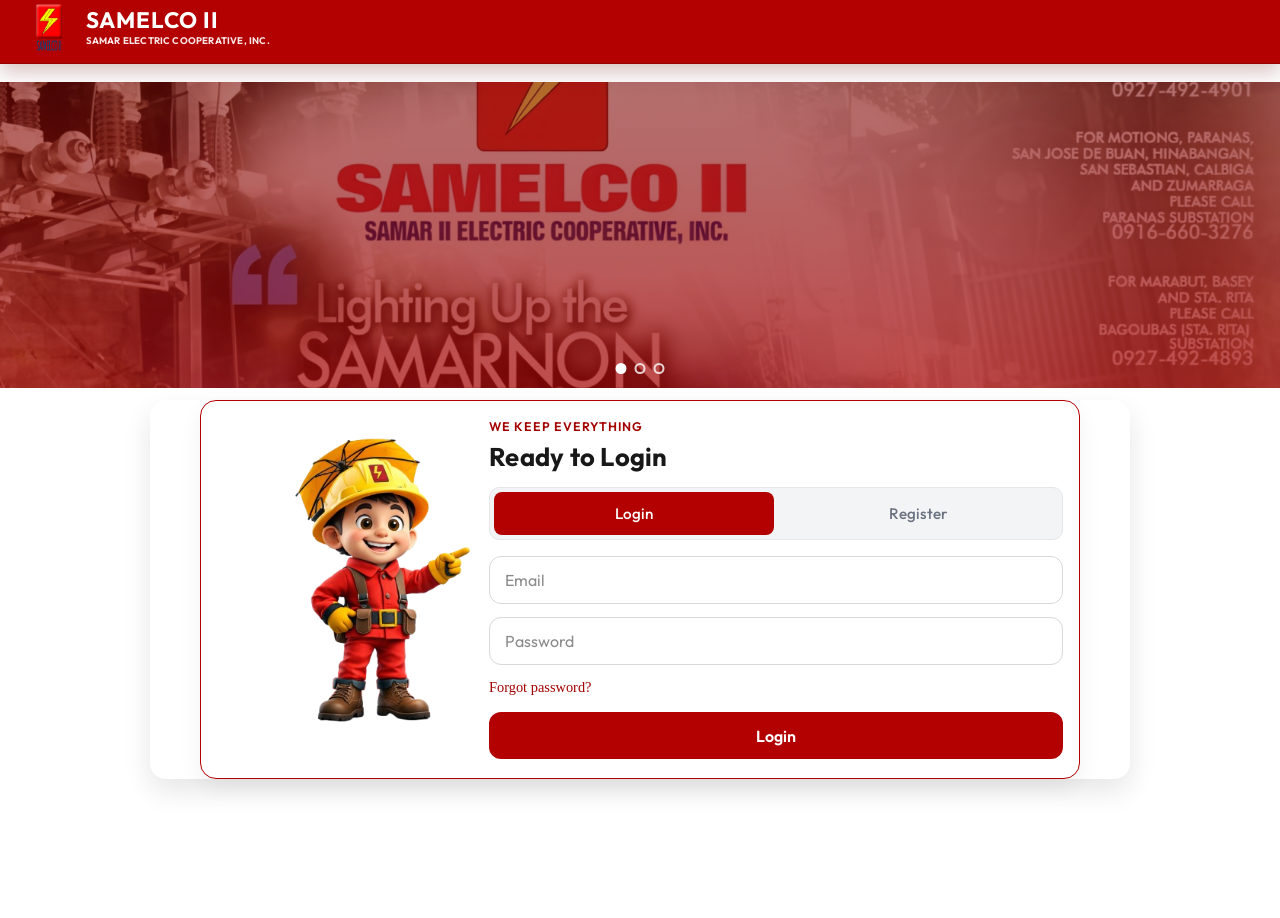
==== html/about.html @ 8a4b9d17 "Initial" ====
<!DOCTYPE html>
<html lang="en">
<head>
  <meta charset="UTF-8">
  <meta name="viewport" content="width=device-width, initial-scale=1.0">
  <title>About â€” SAMELCO II</title>
  <link rel="preconnect" href="https://fonts.googleapis.com">
  <link rel="preconnect" href="https://fonts.gstatic.com" crossorigin>
  <link href="https://fonts.googleapis.com/css2?family=Lora:ital,wght@0,500;0,600;1,500&family=Outfit:wght@300;400;500;600;700&family=Playfair+Display:ital,wght@0,600;1,500&display=swap" rel="stylesheet">
  <link rel="stylesheet" href="../css/styles.css">
</head>
<body class="page-about">
  <div class="bg-image" aria-hidden="true"></div>
  <div class="noise"></div>
  <div class="orb orb-1"></div>

  <nav class="nav">
    <div class="nav-inner">
      <a href="index.html" class="nav-logo">
        <span class="nav-logo-icon" aria-hidden="true">
          <img src="../assets/images/logo.png" alt="SAMELCO II logo" class="nav-logo-img">
        </span>
        <span class="nav-logo-text">
          <span class="nav-logo-title">SAMELCO II</span>
          <span class="nav-logo-sub">SAMAR ELECTRIC COOPERATIVE, INC.</span>
        </span>
      </a>
      <div class="nav-right">
        <div class="nav-dots-wrap">
          <button type="button" class="nav-dots-trigger" aria-label="Menu" aria-expanded="false" aria-haspopup="true" id="nav-dots-btn">
            <span class="nav-dots-icon">&#9776;</span>
          </button>
          <div class="nav-dots-dropdown" id="nav-dots-dropdown">
            <button type="button" class="nav-dots-item" data-action="home">Home</button>
            <button type="button" class="nav-dots-item" data-action="records">Records</button>
            <button type="button" class="nav-dots-item" data-action="analytics">Analytics</button>
            <button type="button" class="nav-dots-item" data-action="about">About</button>
            <button type="button" class="nav-dots-item" data-action="contact">Contact</button>
          </div>
        </div>
        <span class="nav-user-welcome">Welcome, <span id="user-name">User</span></span>
        <button type="button" class="nav-btn nav-btn-cta" id="logout-btn">Logout</button>
      </div>
    </div>
  </nav>

  <section class="about-section">
    <div class="about-container">
      <h1 class="dashboard-title">About SAMELCO II</h1>
      <p class="dashboard-subtitle">Powering communities across Samar with safe, reliable, and responsive service.</p>

      <div class="about-banner">
        <div class="about-banner-copy">
          <div class="about-banner-title">Committed to Service</div>
          <div class="about-banner-sub">Serving households and businesses through four branch offices and 26 municipalities.</div>
        </div>
        <div class="about-banner-actions">
          <a class="nav-btn nav-btn-cta" href="user-dashboard.html">Report Issue</a>
          <a class="nav-btn" href="contact.html">Contact Us</a>
        </div>
      </div>

      <div class="about-grid">
        <section class="about-card">
          <h3>Vision</h3>
          <p>A reliable, safe, and sustainable electric service that empowers every community in Samar.</p>
        </section>
        <section class="about-card">
          <h3>Mission</h3>
          <p>Deliver affordable, dependable, and responsive electric service by investing in people, systems, and partnerships that prioritize safety, customer care, and continuous improvement.</p>
        </section>
      </div>

      <div class="about-stats-row">
        <div class="about-stat-pill" id="municipalities-card">Municipalities <strong>26</strong></div>
        <div class="about-stat-pill">Branch Offices <strong>4</strong></div>
        <div class="about-stat-pill">Coverage <strong>Samar Province</strong></div>
      </div>

      <div class="system-flow">
        <h2>How Reporting Works</h2>
        <ol class="flow-list">
          <li><strong>Messenger Trigger:</strong> The user sends a message to the official Facebook page.</li>
          <li><strong>Auto Reply with Form Link:</strong> The system automatically replies with a link to the reporting form (<a href="user-dashboard.html">Open report form</a>).</li>
          <li><strong>Form Submission:</strong> The user fills in their name, contact details, issue description, and exact location.</li>
          <li><strong>GPS Capture:</strong> The system captures latitude and longitude for accurate location tracking.</li>
          <li><strong>Data Storage:</strong> The report is saved automatically to the Supabase database.</li>
          <li><strong>Dashboard Mapping:</strong> Submitted reports appear on the operations dashboard for faster field response.</li>
        </ol>
      </div>
      
      <!-- Municipalities Modal -->
      <div id="municipalities-modal" class="modal" style="display: none;">
        <div class="modal-content">
          <span class="close-modal" id="close-municipalities">&times;</span>
          <h2>26 Municipalities Served</h2>
          <ul class="info-list">
            <li>Paranas</li>
            <li>Catbalogan</li>
            <li>Villareal</li>
            <li>Basey</li>
            <li>Calbayog</li>
            <li>Gandara</li>
            <li>Matuguinao</li>
            <li>San Jorge</li>
            <li>San Jose de Buan</li>
            <li>Santa Margarita</li>
            <li>Tarangnan</li>
            <li>Almagro</li>
            <li>Santo NiÃ±o</li>
            <li>Tagapul-an</li>
            <li>Pagsanghan</li>
            <li>Motiong</li>
            <li>Jiabong</li>
            <li>Hinabangan</li>
            <li>Daram</li>
            <li>Zumarraga</li>
            <li>Santa Rita</li>
            <li>Calbiga</li>
            <li>Pinabacdao</li>
            <li>Talalora</li>
            <li>San Sebastian</li>
            <li>Marabut</li>
          </ul>
        </div>
      </div>
    </div>
  </section>

 

  <script src="../js/about.js"></script>
</body>
</html>
---- css/styles.css ----
/* ---- Variables ---- */
:root {
 
  --surface: rgba(255, 255, 255, 0.04);
  --surface-hover: rgba(255, 255, 255, 0.07);
  --border: rgba(255, 255, 255, 0.08);
  --text: #f5f0eb;
  --text-muted: #9b8f85;
  --accent: #ffd000;
  --accent-soft: rgba(224, 124, 74, 0.25);
  --accent-glow: rgba(224, 124, 74, 0.4);
  --success: #6ee7b7;
  --radius: 16px;
  --radius-sm: 10px;
  --font: 'Outfit', system-ui, sans-serif;
  --font-display: 'Playfair Display', Georgia, serif;
}

/* ---- Reset & Base ---- */
*, *::before, *::after {
  box-sizing: border-box;
  margin: 0;
  padding: 0;
}

html {
  font-size: 16px;
  scroll-behavior: smooth;
}

/* Single background image */
.bg-image {
  position: fixed;
  inset: 0;
  z-index: -2;
  background-image: url("../assets/images/bg1.jpg");
  background-size: cover;
  background-position: center;
  background-repeat: no-repeat;
}

.bg-overlay {
  position: fixed;
  inset: 0;
  z-index: -1;
  background: #1a1512;
  pointer-events: none;
}

/* ---- Background effects ---- */
.noise {
  position: fixed;
  inset: 0;
  background-image: url("../assets/images/bg.jpg");
  pointer-events: none;
  z-index: 1;
}

/* Background coasters */
.bg-coaster {
  position: fixed;
  border-radius: 50%;
  pointer-events: none;
  z-index: 0;
  background: linear-gradient(145deg, rgba(255, 255, 255, 0.06) 0%, rgba(255, 255, 255, 0.02) 100%);
  border: 3px solid rgba(255, 255, 255, 0.12);
  box-shadow: inset 0 2px 12px rgba(255, 255, 255, 0.06),
    0 20px 40px rgba(0, 0, 0, 0.2);
  animation: bg-coaster-float 15s ease-in-out infinite;
}

.bg-coaster-1 {
  width: 280px;
  height: 280px;
  top: 15%;
  right: 18%;
  animation-delay: 0s;
}

.bg-coaster-2 {
  width: 200px;
  height: 200px;
  bottom: 25%;
  left: 12%;
  animation-delay: -5s;
}

.bg-coaster-3 {
  width: 160px;
  height: 160px;
  top: 55%;
  right: 35%;
  animation-delay: -10s;
}

@keyframes bg-coaster-float {
  0%, 100% { transform: translate(0, 0) rotate(0deg); }
  33% { transform: translate(15px, -15px) rotate(2deg); }
  66% { transform: translate(-10px, 10px) rotate(-1deg); }
}

.orb {
  position: fixed;
  border-radius: 50%;
  filter: blur(80px);
  opacity: 0.5;
  pointer-events: none;
  z-index: 0;
  animation: float 12s ease-in-out infinite;
}

.orb-1 {
  width: 400px;
  height: 400px;
  background: radial-gradient(circle, var(--accent-soft) 0%, transparent 70%);
  top: -100px;
  left: -100px;
  animation-delay: 0s;
}

.orb-2 {
  width: 300px;
  height: 300px;
  background: radial-gradient(circle, rgba(110, 231, 183, 0.15) 0%, transparent 70%);
  bottom: 10%;
  right: 10%;
  animation-delay: -4s;
}

.orb-3 {
  width: 250px;
  height: 250px;
  background: radial-gradient(circle, rgba(167, 139, 250, 0.12) 0%, transparent 70%);
  top: 50%;
  left: 40%;
  animation-delay: -8s;
}

@keyframes float {
  0%, 100% { transform: translate(0, 0) scale(1); }
  33% { transform: translate(30px, -30px) scale(1.05); }
  66% { transform: translate(-20px, 20px) scale(0.95); }
}

/* ---- Carousel ---- */
.carousel-section {
  position: relative;
  z-index: 2;
  width: 100%;
  max-width: none;
  height: calc(100svh - 6.75rem);
  min-height: 460px;
  overflow: hidden;
  border-radius: var(--radius);
}

.carousel {
  position: absolute;
  inset: 0;
}

.carousel-track {
  display: flex;
  width: 300%;
  height: 100%;
  transition: transform 0.5s ease-in-out;
}

.carousel-slide {
  flex: 0 0 33.333%;
  width: 33.333%;
  height: 100%;
  background-size: cover;
  background-position: center;
  background-repeat: no-repeat;
}

.carousel-slide-1 { background-image: url("../assets/images/bg1.jpg"); }
.carousel-slide-2 { background-image: url("../assets/images/bg2.jpg"); }
.carousel-slide-3 { background-image: url("../assets/images/bg3.jpg"); }

@keyframes carousel-slide {
  0%, 28% { transform: translateX(0); }
  33%, 61% { transform: translateX(-33.333%); }
  66%, 94% { transform: translateX(-66.666%); }
  100% { transform: translateX(0); }
}

.carousel-overlay {
  position: absolute;
  inset: 0;
  background: linear-gradient(to bottom, rgba(0,0,0,0.3) 0%, rgba(0,0,0,0.5) 100%);
  pointer-events: none;
}

.carousel-caption {
  position: absolute;
  bottom: 20%;
  left: 50%;
  transform: translateX(-50%);
  text-align: center;
  color: #fff;
  z-index: 1;
  pointer-events: auto;
}

.carousel-tag {
  display: inline-block;
  font-family: 'Playfair Display', Georgia, serif;
  font-size: 2.125rem;
  font-weight: 600;
  letter-spacing: 0.25em;
  text-transform: uppercase;
  color: var(--accent);
  margin: 0 0 0.5rem 0;
}

.carousel-cta {
  display: inline-block;
  padding: 0.75rem 1.75rem;
  font-family: var(--font);
  font-size: 1rem;
  font-weight: 600;
  color: #1a1512;
  background: var(--accent);
  border-radius: var(--radius-sm);
  text-decoration: none;
  transition: transform 0.2s, box-shadow 0.2s;
  box-shadow: 0 4px 20px rgba(255, 208, 0, 0.4);
}

.carousel-cta:hover {
  transform: translateY(-2px);
  box-shadow: 0 6px 24px rgba(255, 208, 0, 0.5);
}

.carousel-dots {
  position: absolute;
  bottom: 1.5rem;
  left: 50%;
  transform: translateX(-50%);
  display: flex;
  gap: 0.5rem;
  z-index: 1;
}

.carousel-dot {
  width: 10px;
  height: 10px;
  border-radius: 50%;
  border: 2px solid rgba(255,255,255,0.6);
  background: transparent;
  cursor: pointer;
  padding: 0;
  transition: background 0.2s, border-color 0.2s;
}

.carousel-dot:hover,
.carousel-dot.active {
  background: #fff;
  border-color: #fff;
}

@media (max-width: 900px) {
  .carousel-section {
    height: 70vh;
    min-height: 360px;
  }
}

.dashboard-hero {
  display: none;
}

.dashboard-container {
  max-width: 1000px;
  margin: 0 auto;
}

.dashboard-title {
  font-family: var(--font-display);
  font-size: clamp(1.5rem, 5vw, 2.5rem);
  font-weight: 400;
  color:black var(--text);
  margin-bottom: 0.75rem;
}

.dashboard-subtitle {
  font-size: 1.15rem;
  color: black var(--text-muted);
}

.nav-user-welcome {
  display: inline-flex;
  align-items: center;
  justify-content: center;
  height: 40px;
  padding: 0 10px;
  font-family: var(--font);
  font-size: 0.9rem;
  color: #374151;
  font-weight: 600;
  background: rgba(255,255,255,0.5);
  border: 1px solid rgba(0,0,0,0.05);
  border-radius: 10px;
}

.nav-user-welcome #user-name {
  font-weight: 700;
  color: #6b0f0f;
}

@media (max-width: 900px) {
  .nav-user-welcome {
    display: none;
  }
  .nav-inner {
    padding: 0.5rem 1rem;
  }
  .notif-dropdown {
    width: 92vw;
    right: 50%;
    transform: translateX(50%);
  }
}

/* ---- Map Section ---- */
.map-section {
  position: relative;
  z-index: 2;
  width: 100%;
  padding: 60px 0 0 0;
  background: #ffffff;
  backdrop-filter: none;
  min-height: 100vh;
}

.map-container {
  max-width: 100%;
  margin: 0;
  padding: 0;
}

.map-header {
  text-align: center;
  margin-bottom: 1rem;
  padding: 0 1rem;
}

.map-title {
  font-family: var(--font-display);
  font-size: clamp(2rem, 4vw, 2.80rem);
  font-weight: 100;
  color: #8f0000;
  margin-bottom: 0.5rem;
}

.map-subtitle {
  font-size: 1.05rem;
  color: #110f0f;
}

.page-dashboard .bg-image,
.page-dashboard .noise {
  display: none;
}

.map-wrapper {
  position: relative;
  border-radius: 0;
  overflow: hidden;
  box-shadow: none;
  flex: 1;
  min-width: 0;
  border: 2px solid rgba(139, 42, 42, 0.3);
  background: #fff;
}

.map-content-wrapper {
  display: flex;
  gap: 0;
  align-items: stretch;
  height: calc(100vh - 140px);
}

/* on about page remove sidebar spacing */
body.page-about .map-content-wrapper {
  justify-content: center;
}

/* remove nav bottom border/shadow on about page */
body.page-about .nav {
  border-bottom: none;
  box-shadow: none;
  background: #fff; /* keep solid white if desired */
}

.municipalities-panel {
  width: 32%;
  min-width: 260px;
  max-width: 380px;
  background: #fff;
  display: flex;
  flex-direction: column;
  height: 100%;
  border-left: 1px solid #ccc;
  padding: 1.25rem 1.5rem;
}

.municipalities-panel-title {
  font-family: var(--font);
  font-size: 1rem;
  font-weight: 700;
  color: #1a1a1a;
  text-transform: uppercase;
  letter-spacing: 0.02em;
  margin: 0 0 1rem 0;
  padding: 0;
}

.municipalities-panel-subtitle {
  font-size: 0.8rem;
  color: #555;
  margin: 0 0 0.75rem 0;
}

.municipalities-list {
  flex: 1;
  min-height: 0;
  overflow-y: auto;
  display: flex;
  flex-direction: column;
  gap: 0.25rem;
}

.sidebar-list {
  flex: 1;
  overflow-y: auto;
  display: flex;
  flex-direction: column;
  gap: 0.25rem;
}

.sidebar-municipality-item {
  padding: 0.5rem 0;
  background: transparent;
  border: none;
  border-radius: 0;
  cursor: pointer;
  transition: background 0.15s ease;
}

.sidebar-municipality-item:hover {
  background: rgba(0, 0, 0, 0.06);
}

.sidebar-municipality-item h4 {
  font-family: var(--font);
  font-size: 0.95rem;
  font-weight: 400;
  color: #1a1a1a;
  margin: 0;
}

.sidebar-municipality-item p {
  font-size: 0.8rem;
  color: #555;
  margin: 0.25rem 0 0 0;
}

.sidebar-barangays {
  margin-top: 0.35rem;
  margin-bottom: 0.5rem;
  padding-left: 0.75rem;
  border-left: 2px solid rgba(0, 0, 0, 0.15);
  display: flex;
  flex-direction: column;
  gap: 0.2rem;
}

.barangay-item-sidebar {
  padding: 0.35rem 0;
  background: transparent;
  border: none;
  border-radius: 0;
  font-size: 0.85rem;
  color: #333;
  display: flex;
  align-items: center;
  gap: 0.5rem;
}

.barangay-item-sidebar:hover {
  background: transparent;
  transform: none;
}

.barangay-item-sidebar.barangay-new {
  color: #dc2626;
  font-weight: 700;
  position: relative;
}

.barangay-item-sidebar.barangay-new::after {
  content: '';
  display: none;
}

.barangay-item-sidebar.barangay-pending {
  color: #9a3412;
  font-weight: 600;
}

.barangay-item-sidebar .restore-one-btn {
  margin-left: auto;
  font-size: 0.75rem;
  color: #065f46;
  text-decoration: none;
}

.issue-badge {
  display: inline-block;
  margin-left: 0.5rem;
  padding: 0.1rem 0.45rem;
  font-size: 0.7rem;
  font-weight: 700;
  border: 1px solid transparent;
  border-radius: 10px;
  vertical-align: middle;
}

.issue-badge.new {
  color: #dc2626;
  background: #fee2e2;
  border-color: #fecaca;
}

.issue-badge.pending {
  color: #f97316;
  background: #ffedd5;
  border-color: #fed7aa;
}

.issue-badge.restored {
  color: #065f46;
  background: #d1fae5;
  border-color: #a7f3d0;
}

.sidebar-municipality-item.has-issue h4 {
  font-weight: 600;
  color: #7f1d1d;
}

.municipalities-controls {
  display: flex;
  align-items: center;
  justify-content: space-between;
  gap: 0.5rem;
  margin: 0.25rem 0 0.5rem;
}

.issues-toggle {
  display: inline-flex;
  align-items: center;
  gap: 0.4rem;
  font-size: 0.8rem;
  color: #222;
}

.issues-summary {
  font-size: 0.8rem;
  color: #7f1d1d;
  font-weight: 600;
}

/* Map pins for status */
.marker-pin-new {
  background: linear-gradient(135deg, #dc2626 0%, #ef4444 100%);
}
.marker-pin-pending {
  background: linear-gradient(135deg, #f97316 0%, #fb923c 100%);
}
.marker-pin-restored {
  background: linear-gradient(135deg, #059669 0%, #34d399 100%);
}

@media (max-width: 1024px) {
  .map-content-wrapper {
    flex-direction: column;
  }

  .municipalities-panel {
    width: 100%;
    min-width: 0;
    max-width: none;
    max-height: 280px;
  }

  .municipalities-list {
    max-height: 200px;
  }
}

.map-canvas {
  width: 100%;
  height: 100%;
  background: #ffffff;
}

.map-overlay-ui {
  position: absolute;
  top: 1rem;
  right: 1rem;
  z-index: 1000;
}

/* ---- Branches page ---- */
.branches-section {
  position: relative;
  z-index: 2;
  width: 100%;
  padding: 60px 0;
  background: linear-gradient(135deg, rgba(255, 255, 255, 0.904) 0%, rgba(255, 250, 250, 0.829) 100%);
  backdrop-filter: blur(20px);
  min-height: 100vh;
}

.branches-container {
  max-width: 600px;
  margin: 0 auto;
  padding: 0 1rem;
  text-align: center;
}

.branch-list {
  display: flex;
  flex-wrap: wrap;
  gap: 1rem;
  justify-content: center;
  margin-top: 2rem;
}

.branch-option {
  padding: 0.75rem 1.25rem;
  background: var(--accent);
  color: #1a1512;
  border: none;
  border-radius: var(--radius-sm);
  cursor: pointer;
  font-weight: 600;
  transition: transform 0.2s;
}

.branch-option:hover {
  transform: scale(1.05);
}

/* ---- About page ---- */
.about-section {
  position: relative;
  z-index: 2;
  width: 100%;
  padding: 60px 0;
  background: linear-gradient(135deg, rgba(255, 255, 255, 0.94) 0%, rgba(255, 250, 250, 0.85) 100%);
  backdrop-filter: blur(20px);
}
.about-container {
  max-width: 800px;
  margin: 0 auto;
  padding: 0 1rem;
  text-align: center;
}

.about-banner {
  display: flex;
  justify-content: space-between;
  align-items: center;
  gap: 1rem;
  background: linear-gradient(180deg, #8f0000 0%, #6f0000 100%);
  color: #fff;
  border-radius: var(--radius);
  padding: 0.85rem 1rem;
  box-shadow: 0 10px 24px rgba(0,0,0,0.12);
  margin-top: 1rem;
  margin-bottom: 1rem;
}
.about-banner-title {
  font-family: var(--font-display);
  font-weight: 700;
}
.about-banner-sub {
  font-size: 0.95rem;
  opacity: 0.95;
}
.about-banner-actions {
  display: flex;
  gap: 0.5rem;
}
.page-about #logout-btn.nav-btn-cta {
  background: linear-gradient(180deg, #b30000 0%, #8f0000 100%);
  border-color: #b30000;
  color: #ffffff;
  box-shadow: 0 2px 12px rgba(0,0,0,0.25);
}
.page-about #logout-btn.nav-btn-cta:hover {
  background: linear-gradient(180deg, #c00000 0%, #9a0000 100%);
  box-shadow: 0 4px 16px rgba(179,0,0,0.35);
}
.page-records #logout-btn.nav-btn-cta {
  background: linear-gradient(180deg, #b30000 0%, #8f0000 100%);
  border-color: #b30000;
  color: #ffffff;
  box-shadow: 0 2px 12px rgba(0,0,0,0.25);
}
.page-records #logout-btn.nav-btn-cta:hover {
  background: linear-gradient(180deg, #c00000 0%, #9a0000 100%);
  box-shadow: 0 4px 16px rgba(179,0,0,0.35);
}
.page-analytics #logout-btn.nav-btn-cta {
  background: linear-gradient(180deg, #b30000 0%, #8f0000 100%);
  border-color: #b30000;
  color: #ffffff;
  box-shadow: 0 2px 12px rgba(0,0,0,0.25);
}
.page-analytics #logout-btn.nav-btn-cta:hover {
  background: linear-gradient(180deg, #c00000 0%, #9a0000 100%);
  box-shadow: 0 4px 16px rgba(179,0,0,0.35);
}
.about-grid {
  display: grid;
  grid-template-columns: 1fr 1fr;
  gap: 1rem;
  text-align: left;
  margin-top: 0.5rem;
}
.about-card {
  background: #fff;
  border: 1px solid rgba(17, 24, 39, 0.12);
  border-radius: var(--radius);
  padding: 1rem;
  box-shadow: 0 12px 24px rgba(0,0,0,0.08);
}
.about-card h3 {
  font-family: var(--font-display);
  margin: 0 0 0.5rem 0;
}
.about-stats-row {
  display: flex;
  flex-wrap: wrap;
  gap: 0.75rem;
  align-items: center;
  margin: 1rem 0 1.25rem;
}
.about-stat-pill {
  display: inline-flex;
  align-items: center;
  gap: 0.5rem;
  background: #fff;
  border: 1px solid rgba(17, 24, 39, 0.12);
  border-radius: var(--radius-sm);
  padding: 0.6rem 0.8rem;
  box-shadow: 0 10px 24px rgba(0,0,0,0.08);
  font-weight: 600;
}
.about-stat-pill strong {
  display: inline-block;
  min-width: 40px;
  text-align: center;
  color: #8f0000;
}

@media (max-width: 900px) {
  .about-grid {
    grid-template-columns: 1fr;
  }
}
/* ---- Contact page layout ---- */
.contact-section {
  position: relative;
  z-index: 2;
  width: 100%;
  padding: 60px 0;
  background: linear-gradient(135deg, rgba(143, 0, 0, 0.95) 0%, rgba(111, 0, 0, 0.92) 100%);
  backdrop-filter: none;
}
.contact-container {
  max-width: 1200px;
  margin: 0 auto;
  padding: 0 1rem;
  text-align: center;
}

.contact-header {
  display: flex;
  justify-content: space-between;
  align-items: center;
  gap: 1rem;
  margin-bottom: 1rem;
}
.contact-head-actions {
  display: flex;
  gap: 0.5rem;
}
.contact-grid {
  display: grid;
  grid-template-columns: 1.2fr 2fr 1.4fr;
  gap: 1rem;
  align-items: start;
  text-align: left;
}
.assist-card {
  background: linear-gradient(180deg, #8f0000 0%, #6f0000 100%);
  color: #fff;
  border-radius: var(--radius);
  padding: 1rem;
  box-shadow: 0 10px 24px rgba(0, 0, 0, 0.12);
}
.assist-title {
  font-family: var(--font-display);
  font-size: 1.1rem;
  font-weight: 700;
  margin-bottom: 0.75rem;
}
.assist-list {
  list-style: none;
  margin: 0;
  padding: 0;
  display: grid;
  gap: 0.65rem;
}
.assist-item {
  background: rgba(255,255,255,0.12);
  border: 1px solid rgba(255,255,255,0.25);
  border-radius: var(--radius-sm);
  padding: 0.75rem;
}
.assist-label {
  font-size: 0.85rem;
  opacity: 0.9;
}
.assist-value {
  font-weight: 600;
  margin: 0.25rem 0 0.5rem;
}
.assist-actions {
  display: flex;
  gap: 0.4rem;
}
.map-card {
  background: #fff;
  border: 1px solid rgba(17, 24, 39, 0.12);
  border-radius: var(--radius);
  padding: 0.75rem;
}
.map-card-head {
  display: flex;
  justify-content: space-between;
  align-items: baseline;
  margin-bottom: 0.5rem;
}
.map-card-title {
  font-weight: 700;
  color: #111827;
}
.map-card-sub {
  color: #6b7280;
}
.map-embed iframe {
  border-radius: var(--radius-sm);
  height: 520px;
}
.map-open {
  display: inline-block;
  margin-top: 0.5rem;
  font-weight: 600;
  color: #1a1512;
}
.message-card {
  border: 1px solid rgba(17, 24, 39, 0.12);
}
.message-title {
  font-family: var(--font-display);
  font-size: 1.1rem;
  font-weight: 700;
  margin-bottom: 0.5rem;
}
.contact-actions {
  display: flex;
  gap: 0.5rem;
}

@media (max-width: 1024px) {
  .contact-grid {
    grid-template-columns: 1fr;
  }
}

.system-flow {
  margin-top: 1.5rem;
  padding: 1.25rem;
  background: rgba(255, 255, 255, 0.88);
  border: 1px solid rgba(139, 42, 42, 0.2);
  border-radius: var(--radius);
  text-align: left;
  box-shadow: 0 10px 24px rgba(0, 0, 0, 0.08);
}

.system-flow h2 {
  margin: 0 0 0.75rem 0;
  font-family: var(--font-display);
  font-size: 1.45rem;
  color: #7f0000;
}

.system-flow p {
  margin: 0 0 0.85rem 0;
  color: #1a1512;
  line-height: 1.55;
}

.flow-list {
  margin: 0;
  padding-left: 1.2rem;
  color: #1a1512;
}

.flow-list li {
  margin-bottom: 0.6rem;
  line-height: 1.45;
}

/* stats cards used on about page */
.about-stats {
  display: flex;
  gap: 1rem;
  justify-content: center;
  margin-top: 2rem;
  flex-wrap: nowrap;
}
.stat-card {
  background: var(--surface);
  padding: 0.75rem 1rem;
  border-radius: var(--radius-sm);
  min-width: 90px;
  max-width: 130px;
  flex: 1;
  box-shadow: 0 2px 8px rgba(0,0,0,0.08);
}
.stat-card h3 {
  margin: 0;
  font-size: 0.85rem;
  color: #1a1512;
}
.stat-card p {
  margin: 0.35rem 0 0 0;
  font-size: 1.25rem;
  font-weight: 700;
  color: #6b0f0f;
}

.map-legend {
  background: rgba(26, 21, 18, 0.95);
  padding: 0.75rem 1rem;
  border-radius: 12px;
  box-shadow: 0 4px 16px rgba(0, 0, 0, 0.2);
  backdrop-filter: blur(10px);
}

.legend-item {
  display: flex;
  align-items: center;
  gap: 0.5rem;
  font-size: 0.875rem;
  color: #f5f0eb;
  font-weight: 500;
}

.legend-marker {
  width: 12px;
  height: 12px;
  background: #059669;
  border-radius: 50%;
  border: 2px solid #f5f0eb;
}

.custom-marker {
  background: transparent;
  border: none;
}

.marker-pin {
  width: 30px;
  height: 30px;
  background: linear-gradient(135deg, #059669 0%, #34d399 100%);
  border-radius: 50% 50% 50% 0;
  transform: rotate(-45deg);
  border: 3px solid #1a1512;
  box-shadow: 0 4px 12px rgba(0, 0, 0, 0.3);
  position: relative;
}

.marker-pin::after {
  content: '';
  position: absolute;
  width: 12px;
  height: 12px;
  background: #1a1512;
  border-radius: 50%;
  top: 50%;
  left: 50%;
  transform: translate(-50%, -50%);
}

/* Hazard marker (red for problems) */
.marker-pin-hazard {
  background: linear-gradient(135deg, #dc2626 0%, #ef4444 100%);
}

.marker-pin.marker-pin-new {
  background: linear-gradient(135deg, #dc2626 0%, #ef4444 100%) !important;
}
.marker-pin.marker-pin-pending {
  background: linear-gradient(135deg, #f97316 0%, #fb923c 100%) !important;
}
.marker-pin.marker-pin-restored {
  background: linear-gradient(135deg, #059669 0%, #34d399 100%) !important;
}

.map-popup {
  text-align: center;
  padding: 0.25rem;
}

.map-popup strong {
  display: block;
  font-size: 1rem;
  color: #ffd000;
  margin-bottom: 0.25rem;
}

.map-popup span {
  font-size: 0.85rem;
  color: #333230;
}

.leaflet-popup-content-wrapper,
.leaflet-popup-content {
  pointer-events: auto;
}

.leaflet-popup-pane,
.leaflet-popup {
  pointer-events: auto;
}

.map-popup {
  pointer-events: auto;
}

.map-popup-actions {
  display: flex;
  flex-wrap: wrap;
  gap: 6px;
  margin-top: 10px;
  pointer-events: auto;
}

.map-popup-btn {
  display: inline-flex;
  align-items: center;
  justify-content: center;
  min-height: 32px;
  padding: 0 10px;
  border-radius: 8px;
  border: 1px solid #cbd5e1;
  background: #fff;
  color: #0f172a;
  font-size: 0.82rem;
  font-weight: 600;
  text-decoration: none;
  cursor: pointer;
  pointer-events: auto;
}

.map-popup-select {
  pointer-events: auto;
}

/* ---- Municipalities Grid ---- */
.municipalities-grid {
  position: relative;
  z-index: 2;
  padding: 4rem 2rem;
  background: linear-gradient(135deg, rgba(255, 255, 255, 0.92) 0%, rgb(255, 255, 255) 100%);
}

.municipalities-container {
  max-width: 1200px;
  margin: 0 auto;
}

.municipalities-title {
  font-family: var(--font-display);
  font-size: clamp(1.75rem, 3vw, 2.25rem);
  font-weight: 600;
  color: #0e0d0d;
  text-align: center;
  margin-bottom: 2.5rem;
}

.grid {
  display: grid;
  grid-template-columns: repeat(auto-fill, minmax(250px, 1fr));
  gap: 1.5rem;
}

.municipality-card {
  background: rgb(255, 253, 253);
  border: 1px solid rgb(180, 9, 9);
  border-radius: 16px;
  padding: 1.5rem;
  transition: all 0.3s ease;
  backdrop-filter: blur(10px);
  cursor: pointer;
}

.municipality-card:hover {
  background: rgba(138, 0, 0, 0.966);
  border-color: var(--accent);
  transform: translateY(-4px);
  box-shadow: 0 8px 24px rgb(255, 208, 0);
}

.municipality-card:hover h3 {
  color: #ffffff;
}

.municipality-card:hover p {
  color: #ffffff;
}

.municipality-card h3 {
  font-family: var(--font);
  font-size: 1.15rem;
  font-weight: 600;
  color: #000000;
  margin-bottom: 0.5rem;
}

.municipality-card p {
  font-size: 0.9rem;
  color: #000000;
}

.barangay-list {
  margin-top: 1rem;
  padding-top: 1rem;
  border-top: 1px solid rgba(0, 0, 0, 0.1);
}

.barangay-list ul {
  list-style: none;
  padding: 0;
  margin: 0;
  display: grid;
  grid-template-columns: 1fr;
  gap: 0.5rem;
  max-height: 300px;
  overflow-y: auto;
}

.barangay-list li {
  padding: 0.5rem;
  background: rgba(255, 208, 0, 0.1);
  border-radius: 8px;
  font-size: 0.85rem;
  color: #000000;
  transition: background 0.2s;
}

.barangay-list li:hover {
  background: rgba(255, 208, 0, 0.2);
}

.municipality-card:hover .barangay-list li {
  color: #ffffff;
  background: rgba(255, 255, 255, 0.1);
}

.municipality-card:hover .barangay-list li:hover {
  background: rgba(255, 255, 255, 0.2);
}

@media (max-width: 900px) {
  .municipalities-grid {
    padding: 3rem 1rem;
  }

  .grid {
    grid-template-columns: repeat(auto-fill, minmax(200px, 1fr));
    gap: 1rem;
  }
}

@media (max-width: 900px) {
  .map-section {
    padding: 3rem 1rem;
  }

  .map-canvas {
    height: 400px;
  }

  .dashboard-hero {
    padding: 6rem 1rem 2rem;
  }
}

.leaflet-popup-content-wrapper {
  background: rgba(26, 21, 18, 0.98);
  border-radius: 12px;
  box-shadow: 0 8px 24px rgba(0, 0, 0, 0.2);
  border: 1px solid rgba(255, 208, 0, 0.3);
}

.leaflet-popup-tip {
  background: rgba(26, 21, 18, 0.98);
}

/* ---- Navigation (SAMELCO II banner style) ---- */
.nav {
  position: fixed;
  top: 0;
  left: 0;
  right: 0;
  z-index: 10;
  background: linear-gradient(180deg, rgba(255, 255, 255, 0.55) 0%, rgba(255, 255, 255, 0.35) 100%);
  border-bottom: 1px solid rgba(255, 255, 255, 0.35);
  box-shadow: 0 8px 32px rgba(0, 0, 0, 0.15);
  backdrop-filter: saturate(160%) blur(12px);
  -webkit-backdrop-filter: saturate(160%) blur(12px);
}

.nav-inner {
  position: relative;
  display: flex;
  align-items: center;
  justify-content: space-between;
  padding: 0.6rem 2rem;
  max-width: 1400px;
  margin: 0 auto;
}

.nav-logo {
  display: inline-flex;
  align-items: center;
  gap: 0.85rem;
  text-decoration: none;
  transition: transform 0.25s, opacity 0.25s;
}

.nav-logo:hover {
  transform: scale(1.02);
  opacity: 0.95;
}

.nav-logo-icon {
  display: flex;
  align-items: center;
  justify-content: center;
  width: 48px;
  height: 40px;
  background: transparent;
  border-radius: 0;
  flex-shrink: 0;
}

.nav-logo-img {
  width: 100%;
  height: auto;
  display: block;
  border-radius: 6px;
}

.nav-logo-text {
  display: flex;
  flex-direction: column;
  align-items: flex-start;
  gap: 0.1rem;
}

.nav-logo-title {
  font-family: var(--font);
  font-size: 1.4rem;
  font-weight: 700;
  color: #1a1512;
  letter-spacing: 0.04em;
  line-height: 1.15;
}

.nav-logo-sub {
  font-family: var(--font);
  font-size: 0.6rem;
  font-weight: 700;
  color: #1a1512;
  letter-spacing: 0.02em;
  line-height: 1.2;
  text-transform: uppercase;
}

/* Nav right: Log in + three-dot menu */
.nav-right {
  display: flex;
  align-items: center;
  gap: 0.6rem;
  position: relative;
  flex-wrap: nowrap;
}

/* Dashboard: three-dots menu */
.nav-dots-wrap {
  position: relative;
}

.nav-dots-trigger {
  display: flex;
  align-items: center;
  justify-content: center;
  width: 40px;
  height: 40px;
  padding: 0;
  background: rgba(255, 255, 255, 0.45);
  border: 1px solid rgba(255, 255, 255, 0.4);
  border-radius: 10px;
  cursor: pointer;
  transition: all 0.2s ease;
  box-shadow: 0 4px 12px rgba(0, 0, 0, 0.1);
}

.nav-dots-trigger:hover {
  background: rgba(255, 255, 255, 0.65);
  transform: scale(1.03);
}

.nav-dots-icon {
  font-size: 1.4rem;
  font-weight: bold;
  color: #6b0f0f;
  line-height: 1;
}

.nav-dots-dropdown {
  display: none;
  position: absolute;
  top: calc(100% + 0.5rem);
  right: 0;
  min-width: 160px;
  background: #fff;
  border-radius: 10px;
  box-shadow: 0 8px 24px rgba(0, 0, 0, 0.15);
  border: 1px solid rgba(139, 42, 42, 0.15);
  padding: 0.5rem;
  z-index: 1000;
  flex-direction: column;
  gap: 0.25rem;
}

.nav-dots-dropdown.is-open {
  display: flex;
}

/* Notifications bell */
.notif-wrap { position: relative; }
.notif-btn {
  display: flex;
  align-items: center;
  justify-content: center;
  width: 40px;
  height: 40px;
  padding: 0;
  background: rgba(255, 255, 255, 0.45);
  border: 1px solid rgba(255, 255, 255, 0.4);
  border-radius: 10px;
  cursor: pointer;
  transition: all 0.2s ease;
  box-shadow: 0 4px 12px rgba(0, 0, 0, 0.1);
  position: relative;
}
.notif-btn:hover { background: rgba(255, 255, 255, 0.65); transform: scale(1.03); }
.notif-icon { font-size: 1.2rem; line-height: 1; color: #6b0f0f; }
.notif-badge {
  position: absolute;
  top: -4px;
  right: -4px;
  min-width: 18px;
  height: 18px;
  padding: 0 4px;
  border-radius: 9px;
  background: #dc2626;
  color: #fff;
  font-size: 0.7rem;
  display: inline-flex;
  align-items: center;
  justify-content: center;
  border: 2px solid #fff;
}
.notif-dropdown {
  display: none;
  position: absolute;
  top: calc(100% + 0.5rem);
  right: 0;
  width: 420px;
  max-height: 520px;
  overflow: auto;
  background: linear-gradient(180deg, rgba(255,255,255,0.88), rgba(255,255,255,0.95));
  border-radius: 16px;
  box-shadow: 0 24px 64px rgba(0,0,0,0.25);
  border: 1px solid rgba(139,42,42,0.12);
  z-index: 1000;
  backdrop-filter: saturate(140%) blur(10px);
  -webkit-backdrop-filter: saturate(140%) blur(10px);
}
.notif-dropdown.is-open { display: block; }
.notif-header {
  padding: 1rem 1.1rem;
  color: #1a1512;
  border-bottom: 1px solid rgba(0,0,0,0.06);
  background: linear-gradient(180deg, rgba(255,255,255,0.92), rgba(255,255,255,0.7));
  position: sticky; top: 0;
}
.notif-head { display: flex; align-items: center; gap: 0.6rem; }
.notif-head-icon { font-size: 1.25rem; filter: drop-shadow(0 2px 6px rgba(255,208,0,0.35)); animation: bellGlow 2.5s ease-in-out infinite; }
.notif-head-title { font-weight: 800; line-height: 1; letter-spacing: 0.02em; }
.notif-head-sub { font-size: 0.8rem; color: #6b7280; margin-top: 2px; }
.notif-list { display: flex; flex-direction: column; background: #fff; }
.notif-empty { padding: 1.25rem; color: #666; font-size: 0.9rem; text-align: center; }
.notif-empty .empty-icon {
  font-size: 1.8rem;
  display: block;
  margin-bottom: 0.35rem;
  opacity: 0.6;
}
@keyframes bellGlow {
  0%,100% { filter: drop-shadow(0 2px 6px rgba(255,208,0,0.25)); transform: translateY(0); }
  50% { filter: drop-shadow(0 4px 10px rgba(255,208,0,0.5)); transform: translateY(-1px); }
}
.notif-item {
  padding: 0.85rem 0.95rem;
  border-bottom: 1px solid rgba(0,0,0,0.06);
  display: flex;
  align-items: flex-start;
  justify-content: space-between;
  gap: 0.75rem;
  transition: background 0.15s ease;
  border-left: 3px solid rgba(0,0,0,0.06);
}
.notif-item:hover { background: #fafafa; }
.notif-item .notif-left { flex: 1 1 auto; min-width: 0; }
.notif-item-title { display:flex; align-items:center; gap:0.5rem; font-weight: 700; font-size: 0.95rem; color: #7f1d1d; margin-bottom: 0.15rem; }
.notif-item-sub { font-size: 0.85rem; color: #333; white-space: nowrap; overflow: hidden; text-overflow: ellipsis; max-width: 100%; }
.notif-item-time { font-size: 0.75rem; color: #666; text-align: right; margin-bottom: 0.35rem; }
.notif-right { display: flex; flex-direction: column; align-items: flex-end; gap: 0.35rem; }
.notif-queue-badge {
  display: inline-flex;
  align-items: center;
  justify-content: center;
  min-width: 22px;
  height: 22px;
  padding: 0 6px;
  margin-right: 0.5rem;
  border-radius: 999px;
  font-size: 0.8rem;
  font-weight: 700;
  background: #1a1512;
  color: #ffd000;
  border: 1px solid rgba(255,208,0,0.35);
}
.notif-view-btn {
  background: #1a1512;
  color: #ffd000;
  border: 1px solid rgba(255,208,0,0.35);
  border-radius: 999px;
  padding: 0.25rem 0.6rem;
  font-size: 0.8rem;
  cursor: pointer;
}
.notif-view-btn:hover { background: #2a231f; }
.notif-dot { width:8px; height:8px; border-radius:50%; display:inline-block; }
.notif-issue-pill {
  display: inline-block;
  margin-top: 4px;
  padding: 2px 8px;
  font-size: 0.75rem;
  color: #1f2937;
  background: #e5e7eb;
  border: 1px solid #d1d5db;
  border-radius: 999px;
  max-width: 100%;
  white-space: nowrap;
  overflow: hidden;
  text-overflow: ellipsis;
}
.notif-item.branch-paranas .notif-dot { background:#b91c1c; }
.notif-item.branch-catbalogan .notif-dot { background:#2563eb; }
.notif-item.branch-villareal .notif-dot { background:#7c3aed; }
.notif-item.branch-basey .notif-dot { background:#059669; }
.notif-item.branch-others .notif-dot { background:#9ca3af; }

/* Notification filters */
.notif-filters {
  display: grid;
  grid-template-columns: 1fr 1fr;
  gap: 0.5rem;
  padding: 0.8rem 1rem;
  border-bottom: 1px solid rgba(0,0,0,0.06);
  background: rgba(255,255,255,0.85);
}
.notif-filter {
  display: grid;
  grid-template-columns: auto 1fr;
  align-items: center;
  gap: 0.5rem;
  font-size: 0.8rem;
}
.notif-filter select {
  height: 36px;
  border: 1px solid rgba(0,0,0,0.1);
  border-radius: 10px;
  padding: 0 0.6rem;
  background: #fff;
  transition: box-shadow 0.2s ease, border-color 0.2s ease;
}
.notif-filter select:focus {
  outline: none;
  border-color: rgba(255,208,0,0.45);
  box-shadow: 0 0 0 3px rgba(255,208,0,0.25);
}

/* Branch pills */
.notif-branch-pills {
  display: flex;
  flex-wrap: wrap;
  gap: 0.5rem;
  padding: 0.8rem 1rem 0.4rem;
  border-bottom: 1px solid rgba(0,0,0,0.06);
  background: rgba(255,255,255,0.85);
  overflow-x: auto;
  -webkit-overflow-scrolling: touch;
}
.notif-branch-pills .pill {
  padding: 0.35rem 0.75rem;
  border-radius: 999px;
  font-size: 0.82rem;
  background: #f7f7f9;
  color: #111827;
  border: 1px solid rgba(0,0,0,0.08);
  cursor: pointer;
  transition: transform 0.15s ease, background 0.2s ease, color 0.2s ease, border-color 0.2s ease;
}
.notif-branch-pills .pill:hover {
  transform: translateY(-1px);
  background: #ffffff;
  border-color: rgba(0,0,0,0.12);
}
.notif-branch-pills .pill.is-active {
  background: linear-gradient(135deg, #1a1512 0%, #2a231f 100%);
  color: #ffd000;
  border-color: rgba(255,208,0,0.35);
  box-shadow: 0 6px 14px rgba(0,0,0,0.12);
}

.notif-branch-mini {
  display: inline-block;
  margin-left: 0.4rem;
  padding: 0.05rem 0.4rem;
  font-size: 0.7rem;
  border-radius: 999px;
  color: #1a1512;
  background: #fde68a;
  border: 1px solid #fcd34d;
}

/* Color accents per branch */
.notif-item.branch-paranas { border-left-color: #b91c1c; }
.notif-item.branch-catbalogan { border-left-color: #2563eb; }
.notif-item.branch-villareal { border-left-color: #7c3aed; }
.notif-item.branch-basey { border-left-color: #059669; }
.notif-item.branch-others { border-left-color: #9ca3af; }

/* Creative empty state */
.notif-empty .empty-card {
  display: inline-flex;
  flex-direction: column;
  align-items: center;
  justify-content: center;
  gap: 0.35rem;
  margin: 0.25rem auto;
  padding: 1.25rem 1rem;
  background: radial-gradient(120% 120% at 50% 0%, rgba(255,208,0,0.18) 0%, rgba(255,255,255,0) 60%), #fff;
  border: 1px solid rgba(255,208,0,0.25);
  border-radius: 14px;
  max-width: 85%;
  box-shadow: 0 10px 22px rgba(0,0,0,0.06);
}
.notif-empty .empty-emoji {
  font-size: 1.8rem;
  line-height: 1;
  animation: floatUp 3s ease-in-out infinite;
}
.notif-empty .empty-title {
  font-weight: 700;
  color: #1a1512;
}
.notif-empty .empty-sub {
  font-size: 0.85rem;
  color: #6b7280;
}
@keyframes floatUp {
  0%,100% { transform: translateY(0); }
  50% { transform: translateY(-4px); }
}

/* ---- Records Table Creative Design ---- */
.records-section {
  position: relative;
  z-index: 2;
  width: 100%;
  padding: 60px 0;
  background: linear-gradient(135deg, rgba(255, 255, 255, 0.94) 0%, rgba(255, 250, 250, 0.85) 100%);
  backdrop-filter: blur(20px);
  min-height: 100vh;
}

.records-container {
  max-width: 1400px;
  margin: 0 auto;
  padding: 0 2rem;
}

.records-header {
  text-align: center;
  margin-bottom: 2rem;
}

.records-title {
  font-family: var(--font-display);
  font-size: clamp(2rem, 4vw, 3rem);
  font-weight: 600;
  color: #1a1512;
  margin-bottom: 0.5rem;
}

.records-subtitle {
  font-size: 1.1rem;
  color: var(--text-muted);
}

.records-table-wrap.creative-records-wrap {
  background: rgba(255, 255, 255, 0.7);
  backdrop-filter: blur(20px);
  border: 1px solid rgba(255, 255, 255, 0.4);
  box-shadow: 0 25px 50px -12px rgba(0, 0, 0, 0.15);
  overflow: visible; /* allow tooltips or dropdowns to overflow if needed */
}

.records-table-header-controls {
  padding: 1.5rem 2rem;
  background: transparent;
  display: flex;
  justify-content: space-between;
  align-items: center;
  gap: 2rem;
  border-bottom: 1px solid rgba(0, 0, 0, 0.05);
}

.records-table-title-group {
  display: flex;
  flex-direction: column;
  gap: 0.25rem;
}

.records-table-title {
  font-family: var(--font-display);
  font-size: 1.75rem;
  font-weight: 600;
  color: #1a1512;
  margin: 0;
}

.records-table-badge {
  display: inline-flex;
  align-items: center;
  gap: 0.4rem;
  font-size: 0.75rem;
  font-weight: 600;
  color: #059669;
  background: #ecfdf5;
  padding: 0.25rem 0.6rem;
  border-radius: 20px;
  width: fit-content;
}

.records-table-badge::before {
  content: '';
  width: 6px;
  height: 6px;
  background: currentColor;
  border-radius: 50%;
  animation: pulse-green 2s infinite;
}

@keyframes pulse-green {
  0% { transform: scale(0.95); box-shadow: 0 0 0 0 rgba(5, 150, 105, 0.7); }
  70% { transform: scale(1); box-shadow: 0 0 0 6px rgba(5, 150, 105, 0); }
  100% { transform: scale(0.95); box-shadow: 0 0 0 0 rgba(5, 150, 105, 0); }
}

.records-table-actions {
  display: flex;
  align-items: center;
  gap: 1rem;
  flex-grow: 1;
  justify-content: flex-end;
}

.search-box {
  position: relative;
  flex-grow: 1;
  max-width: 300px;
}

.search-icon {
  position: absolute;
  left: 0.85rem;
  top: 50%;
  transform: translateY(-50%);
  font-size: 0.9rem;
  opacity: 0.5;
  pointer-events: none;
}

.search-box .records-filter-input {
  width: 100%;
  padding-left: 2.5rem;
  height: 42px;
  background: #fff;
  border: 1px solid rgba(0,0,0,0.1);
  box-shadow: 0 2px 4px rgba(0,0,0,0.02);
}

.filter-group {
  display: flex;
  align-items: center;
  gap: 0.75rem;
}

.date-input {
  height: 42px;
  background: #fff;
  border: 1px solid rgba(0,0,0,0.1);
}

.select-wrapper {
  position: relative;
}

.records-status-filter {
  height: 42px;
  background: #fff;
  border: 1px solid rgba(0,0,0,0.1);
  padding-right: 2rem;
  appearance: none;
}

.select-wrapper::after {
  content: '▼';
  font-size: 0.7rem;
  position: absolute;
  right: 0.85rem;
  top: 50%;
  transform: translateY(-50%);
  pointer-events: none;
  opacity: 0.5;
}

.records-export-btn {
  height: 42px;
  display: flex;
  align-items: center;
  gap: 0.5rem;
  padding: 0 1.25rem;
  background: #1a1512;
  color: #fff;
  border-radius: var(--radius-sm);
  font-size: 0.9rem;
  font-weight: 500;
  box-shadow: 0 10px 15px -3px rgba(0, 0, 0, 0.1);
}

.records-export-btn:hover {
  background: #332d29;
  transform: translateY(-1px);
}

.records-table-container {
  padding: 0 1rem 1rem;
  max-height: 72vh;
  overflow: auto;
}

.records-table {
  width: 100%;
  display: flex;
  flex-direction: column;
}

.records-table-header {
  display: grid;
  grid-template-columns: 90px 100px 120px 160px 1fr 260px 180px 110px;
  gap: 1.5rem;
  padding: 1rem 1.5rem;
  background: linear-gradient(180deg, rgba(255,255,255,0.96) 0%, rgba(255,255,255,0.92) 100%);
  position: sticky;
  top: 0;
  z-index: 2;
  border-bottom: 2px solid rgba(0, 0, 0, 0.05);
  color: var(--text-muted);
  font-size: 0.75rem;
  font-weight: 700;
  text-transform: uppercase;
  letter-spacing: 0.05em;
}

.records-loading {
  padding: 0.75rem 1rem;
  font-size: 0.9rem;
  color: #6b7280;
}

.records-visible-info {
  padding: 0 1.5rem 0.5rem;
  font-size: 0.85rem;
  color: #6b7280;
}

.records-empty {
  margin: 1rem 1.5rem;
  padding: 1rem 1.25rem;
  background: #f9fafb;
  border: 1px dashed #e5e7eb;
  color: #6b7280;
  border-radius: 8px;
}

.records-table-row {
  display: grid;
  grid-template-columns: 90px 100px 120px 160px 1fr 260px 180px 110px;
  gap: 1.5rem;
  padding: 1.6rem 1.8rem;
  align-items: center;
  background: #fff;
  border-radius: var(--radius-sm);
  margin-bottom: 0.75rem;
  transition: all 0.25s cubic-bezier(0.4, 0, 0.2, 1);
  border: 1px solid transparent;
}

.col-restored {
  justify-self: center;
  font-weight: 700;
  font-size: 0.8rem;
  padding: 0.25rem 0.75rem;
  border-radius: 12px;
  text-transform: uppercase;
  cursor: pointer;
  transition: all 0.2s ease;
  user-select: none;
}

.col-restored:hover {
  transform: scale(1.05);
  filter: brightness(0.95);
}

.col-restored.status-pending {
  color: #dc2626 !important;
  background: #fee2e2 !important;
  border: 1px solid #fecaca !important;
}

.col-restored.status-restored {
  color: #059669 !important;
  background: #ecfdf5 !important;
  border: 1px solid #d1fae5 !important;
}

.col-restored.status-new {
  color: #dc2626 !important;
  background: #fee2e2 !important;
  border: 1px solid #fecaca !important;
}

.records-table-row:hover {
  transform: scale(1.005) translateY(-2px);
  box-shadow: 0 10px 20px rgba(0, 0, 0, 0.05);
  border-color: rgba(255, 208, 0, 0.3);
  z-index: 1;
}

.records-table-row span {
  font-size: 0.95rem;
  color: #1a1512;
  white-space: nowrap;
  overflow: hidden;
  text-overflow: ellipsis;
}

.col-id { font-weight: 600; color: var(--text-muted) !important; font-size: 0.85rem !important; }
.col-queue { font-weight: 700; color: #7c2d12 !important; font-variant-numeric: tabular-nums; }
.col-date { font-variant-numeric: tabular-nums; color: #666 !important; }
.col-contact { font-variant-numeric: tabular-nums; }
.col-name { font-weight: 600; color: #1a1512 !important; }
.col-address { color: #555 !important; white-space: normal !important; display: -webkit-box; -webkit-line-clamp: 2; -webkit-box-orient: vertical; line-height: 1.4; }
.col-address { -webkit-line-clamp: 3; }

.records-status {
  justify-self: start;
  padding: 0.4rem 0.8rem;
  border-radius: 8px;
  font-size: 0.85rem !important;
  font-weight: 600 !important;
  text-align: center;
  max-width: 100%;
}

/* Status variants */
.records-status:not(.records-status-restored):not(.records-status-active) {
  background: #fef2f2;
  color: #991b1b !important;
  border: 1px solid #fee2e2;
}

.records-status-restored, .records-status-active {
  background: #f0fdf4;
  color: #166534 !important;
  border: 1px solid #dcfce7;
}

/* Responsive */
@media (max-width: 1200px) {
  .records-table-header, .records-table-row {
    grid-template-columns: 85px 95px 110px 140px 1fr 240px 160px 90px;
  }
}

@media (max-width: 1000px) {
  .records-table-header-controls {
    flex-direction: column;
    align-items: stretch;
    padding: 1.5rem;
  }
  
  .records-table-actions {
    flex-direction: column;
    gap: 1rem;
  }
  
  .search-box, .filter-group, .records-export-btn {
    max-width: none;
    width: 100%;
  }
  
  .records-table-header {
    display: none; /* Hide header on mobile, use labels */
  }
  
  .records-table-row {
    grid-template-columns: 1fr 1fr;
    gap: 0.75rem;
    padding: 1.5rem;
  }
  
  .records-table-row span {
    white-space: normal;
  }
  
  .col-address {
    grid-column: span 2;
    order: 10;
    margin-top: 0.5rem;
    padding-top: 0.5rem;
    border-top: 1px solid rgba(0,0,0,0.05);
  }
  
  .col-status {
    grid-column: span 2;
    order: 11;
    width: 100%;
    justify-self: stretch;
  }
}

.nav-dots-item {
  display: block;
  width: 100%;
  padding: 0.6rem 1rem;
  text-align: left;
  font-family: var(--font);
  font-size: 0.9rem;
  font-weight: 500;
  color: #1a1512;
  background: transparent;
  border: none;
  border-radius: 8px;
  cursor: pointer;
  transition: background 0.15s ease, color 0.15s ease;
  text-decoration: none; /* anchors should not be underlined */
}

.nav-dots-item[href] {
  /* branch links use normal font style */
  font-style: normal;
}

/* branch dashboard carousel */
.branch-dashboard {
  display: flex;
  align-items: center;
  justify-content: center;
  gap: 1rem;
}
.branch-nav-btn {
  display: inline-flex;
  align-items: center;
  justify-content: center;
  height: 40px;
  padding: 0 12px;
  background: #fff;
  border: 1px solid rgba(0,0,0,0.06);
  color: #1a1512;
  font-size: 0.9rem;
  font-weight: 600;
  border-radius: 9999px;
  cursor: pointer;
  transition: background 0.2s, box-shadow 0.2s, border-color 0.2s;
  box-shadow: 0 2px 8px rgba(0,0,0,0.06);
}
.branch-nav-btn:hover {
  background: rgba(0,0,0,0.04);
  border-color: rgba(0,0,0,0.12);
  box-shadow: 0 3px 10px rgba(0,0,0,0.08);
}

/* dropdown for branch selection */
.branch-dropdown {
  position: absolute;
  top: calc(100% + 0.25rem);
  right: 0;
  background: #fff;
  border: 1px solid #ccc;
  border-radius: var(--radius-sm);
  box-shadow: 0 4px 12px rgba(0,0,0,0.15);
  display: none;
  flex-direction: column;
  min-width: 200px;
  z-index: 1000;
}
.branch-dropdown.is-open {
  display: flex;
}
.branch-dropdown .branch-option {
  padding: 0.5rem 1rem;
  text-align: left;
  background: none;
  border: none;
  width: 100%;
  font-size: 0.95rem;
  color: #1a1512;
  cursor: pointer;
}
.branch-dropdown .branch-option:hover {
  background: rgba(0,0,0,0.05);
}

.branch-view {
  background: var(--surface);
  padding: 1rem;
  border-radius: var(--radius);
  text-align: center;
  color: var(--text);
  min-height: 120px;
}


.nav-dots-item:hover {
  background: rgba(255, 208, 0, 0.2);
  color: #6b0f0f;
}

/* Three-dot menu trigger (hamburger) */
.nav-menu-trigger {
  display: flex;
  flex-direction: column;
  align-items: center;
  justify-content: center;
  gap: 6px;
  width: 44px;
  height: 44px;
  padding: 0;
  background: rgba(255, 255, 255, 0.45);
  border: 1px solid rgba(255, 255, 255, 0.4);
  border-radius: 12px;
  cursor: pointer;
  transition: all 0.25s ease;
  box-shadow: 0 8px 24px rgba(0, 0, 0, 0.12);
  backdrop-filter: saturate(140%) blur(8px);
  -webkit-backdrop-filter: saturate(140%) blur(8px);
}

.nav-menu-trigger:hover {
  background: rgba(255, 255, 255, 0.6);
  border-color: rgba(255, 255, 255, 0.5);
  transform: scale(1.02);
}

.nav-menu-trigger[aria-expanded="true"] {
  background: rgba(255, 255, 255, 0.5);
  border-color: rgba(255, 255, 255, 0.5);
}

.nav-menu-trigger:focus {
  outline: none;
  box-shadow: 0 0 0 3px rgba(139, 42, 42, 0.25);
}

.nav-dot {
  display: block;
  width: 22px;
  height: 2px;
  border-radius: 2px;
  background: #6b0f0f;
  transition: transform 0.25s ease, opacity 0.2s ease;
  transform-origin: center;
}

.nav-menu-trigger[aria-expanded="true"] .nav-dot:nth-child(1) {
  transform: translateY(7px) rotate(45deg);
}

.nav-menu-trigger[aria-expanded="true"] .nav-dot:nth-child(2) {
  opacity: 0;
}

.nav-menu-trigger[aria-expanded="true"] .nav-dot:nth-child(3) {
  transform: translateY(-7px) rotate(-45deg);
}

/* Dropdown - Home & Explore */
.nav-buttons {
  position: absolute;
  top: 100%;
  right: 0;
  margin-top: 0.5rem;
  display: none;
  flex-direction: column;
  align-items: stretch;
  gap: 0.4rem;
  min-width: 180px;
  padding: 0.6rem;
  background: rgba(26, 21, 18, 0.98);
  border: 1px solid rgba(255, 208, 0, 0.3);
  border-radius: 14px;
  box-shadow: 0 8px 32px rgba(0, 0, 0, 0.18);
  backdrop-filter: saturate(160%) blur(14px);
  -webkit-backdrop-filter: saturate(160%) blur(14px);
}

.nav-buttons.is-open {
  display: flex;
  animation: navDropdownIn 0.25s ease;
}

@keyframes navDropdownIn {
  from { opacity: 0; transform: translateY(-8px); }
  to { opacity: 1; transform: translateY(0); }
}

.nav-btn {
  display: inline-flex;
  align-items: center;
  justify-content: center;
  gap: 0.4rem;
  padding: 0.65rem 1.1rem;
  font-family: var(--font);
  font-size: 0.95rem;
  font-weight: 500;
  text-decoration: none;
  border-radius: 14px;
  transition: all 0.3s cubic-bezier(0.4, 0, 0.2, 1);
  position: relative;
  overflow: hidden;
}

.nav-btn-icon {
  font-size: 0.55rem;
  opacity: 0.9;
  transition: transform 0.3s ease;
}

/* Home - soft outline style */
.nav-btn-home {
  color: #f5f0eb;
  background: transparent;
  border: 2px solid rgba(255, 208, 0, 0.3);
}

.nav-btn-home:hover {
  border-color: #ffd000;
  background: rgba(255, 208, 0, 0.15);
  transform: translateY(-2px);
  box-shadow: 0 4px 16px rgba(255, 208, 0, 0.3);
}

.nav-btn-home:hover .nav-btn-icon {
  transform: rotate(90deg);
}

/* Explore - ghost style */
.nav-btn-explore {
  color: #f5f0eb;
  background: rgba(255, 208, 0, 0.1);
  border: 2px solid transparent;
}

.nav-btn-explore:hover {
  background: rgba(255, 208, 0, 0.2);
  color: #ffd000;
  transform: translateY(-2px);
}

.nav-btn-explore:hover .nav-btn-icon {
  transform: scale(1.2);
}

/* Municipalities button and dropdown */
.nav-municipalities-wrap {
  position: relative;
}

.nav-btn-municipalities {
  font-family: var(--font);
  font-size: 0.95rem;
  font-weight: 500;
  cursor: pointer;
  color: #1a1512;
  background: rgba(255, 255, 255, 0.35);
  border: 1px solid rgba(255, 255, 255, 0.4);
  border-radius: 14px;
  padding: 0.65rem 1.1rem;
  text-align: left;
  transition: all 0.25s ease;
  backdrop-filter: saturate(140%) blur(8px);
  -webkit-backdrop-filter: saturate(140%) blur(8px);
}

.nav-btn-municipalities:hover {
  border-color: rgba(255, 255, 255, 0.55);
  background: rgba(255, 255, 255, 0.5);
  color: #1a1512;
}

.nav-municipalities-dropdown {
  position: absolute;
  top: 100%;
  left: 0;
  margin-top: 0.5rem;
  min-width: 260px;
  max-width: 320px;
  max-height: 420px;
  overflow-y: auto;
  background: rgba(26, 21, 18, 0.98);
  border: 1px solid rgba(255, 208, 0, 0.3);
  border-radius: 14px;
  box-shadow: 0 8px 32px rgba(0, 0, 0, 0.18);
  display: none;
  flex-direction: column;
  z-index: 20;
  backdrop-filter: saturate(160%) blur(14px);
  -webkit-backdrop-filter: saturate(160%) blur(14px);
}

.nav-municipalities-dropdown.is-open {
  display: flex;
  animation: navDropdownIn 0.25s ease;
}

.nav-municipalities-list {
  padding: 0.5rem;
  display: flex;
  flex-direction: column;
  gap: 0.15rem;
}

.nav-municipal-wrap {
  display: flex;
  flex-direction: column;
  gap: 0.1rem;
}

.nav-municipal-trigger {
  display: flex;
  align-items: center;
  justify-content: space-between;
  width: 100%;
  padding: 0.5rem 0.75rem;
  font-family: var(--font);
  font-size: 0.9rem;
  color: #f5f0eb;
  text-align: left;
  background: transparent;
  border: none;
  border-radius: 10px;
  cursor: pointer;
  transition: background 0.2s, color 0.2s;
}

.nav-municipal-trigger:hover {
  background: rgba(255, 208, 0, 0.15);
  color: #ffd000;
}

.nav-municipal-name {
  flex: 1;
}

.nav-municipal-chevron {
  display: inline-block;
  width: 0.4em;
  height: 0.4em;
  margin-left: 0.35rem;
  border-right: 2px solid currentColor;
  border-bottom: 2px solid currentColor;
  transform: rotate(45deg);
  transition: transform 0.2s ease;
}

.nav-municipal-wrap.is-open .nav-municipal-chevron {
  transform: rotate(-135deg);
}

.nav-barangays {
  display: none;
  flex-direction: column;
  padding-left: 1rem;
  padding-bottom: 0.35rem;
  border-left: 2px solid rgba(139, 42, 42, 0.2);
  margin-left: 0.5rem;
  gap: 0.15rem;
  max-height: 200px;
  overflow-y: auto;
}

.nav-municipal-wrap.is-open .nav-barangays {
  display: flex;
}

.nav-barangay-item {
  padding: 0.25rem 0.5rem;
  font-family: var(--font);
  font-size: 0.8rem;
  color: #9b8f85;
  border-radius: 6px;
  transition: background 0.15s, color 0.15s;
}

.nav-barangay-item:hover {
  background: rgba(255, 208, 0, 0.15);
  color: #ffd000;
}

.nav-municipal-item {
  display: block;
  padding: 0.5rem 0.75rem;
  font-family: var(--font);
  font-size: 0.9rem;
  color: #f5f0eb;
  text-decoration: none;
  border-radius: 10px;
  transition: background 0.2s, color 0.2s;
}

.nav-municipal-item:hover {
  background: rgba(255, 208, 0, 0.15);
  color: #ffd000;
}

/* CTA - golden yellow to match logo (on red nav) */
.nav-btn-cta {
  color: #1a1512;
  background: linear-gradient(180deg, #ffd700 0%, #daa520 100%);
  border: none;
  border-radius: 14px;
  padding: 0.7rem 1.25rem;
  font-weight: 600;
  box-shadow: 0 2px 12px rgba(0, 0, 0, 0.25), 0 0 0 1px rgba(255, 255, 255, 0.2) inset;
}

.nav-btn-cta:hover {
  background: linear-gradient(180deg, #ffdf20 0%, #e6b422 100%);
  transform: translateY(-1px);
  box-shadow: 0 4px 20px rgba(250, 248, 248, 0.3), 0 0 0 1px rgba(255, 255, 255, 0.25) inset;
}

@media (max-width: 700px) {
  .nav-inner {
    padding: 0.6rem 1rem;
  }

  .nav-logo {
    gap: 0.5rem;
  }

  .nav-logo-icon {
    width: 40px;
    height: 34px;
  }

  .nav-logo-icon svg {
    width: 18px;
  }

  .nav-logo-title {
    font-size: 1.1rem;
  }

  .nav-logo-sub {
    font-size: 0.5rem;
    max-width: 120px;
    line-height: 1.15;
  }

  .nav-right {
    gap: 0.5rem;
  }

  .nav-btn-outside {
    padding: 0.5rem 0.9rem;
    font-size: 0.85rem;
  }

  .nav-buttons {
    right: 0;
    min-width: 160px;
  }

  .nav-btn-municipalities {
    padding: 0.5rem 0.75rem;
    font-size: 0.9rem;
  }

  .nav-municipalities-dropdown {
    max-height: 360px;
  }
}


.main-container {
  display: grid;
  grid-template-columns: minmax(0, 1.35fr) minmax(320px, 0.9fr);
  align-items: center;
  justify-content: center;
  min-height: 100svh;
  padding: 5.5rem 1.5rem 1.25rem;
  gap: 1.25rem;
  overflow: clip;
}

/* ---- Layout ---- */
.container {
  position: relative;
  z-index: 2;
  display: flex;
  flex-direction: column;
  align-items: center;
  justify-content: center;
  gap: 1rem;
  min-width: 0;
  width: 100%;
  max-width: 460px;
  margin-inline: auto;
  padding: 1.25rem 1rem;
  border-radius: var(--radius);
  background: linear-gradient(180deg, rgba(255, 255, 255, 0.2) 0%, rgba(255, 255, 255, 0.08) 100%);
  backdrop-filter: blur(8px);
}

@media (max-width: 900px) {
  .main-container {
    grid-template-columns: 1fr;
    min-height: auto;
    padding: 5rem 1rem 2rem;
    overflow: visible;
  }
  .carousel-section {
    height: 70vh;
    min-height: 360px;
    max-width: 100%;
  }
  .container {
    display: flex;
    flex-direction: column;
    gap: 1rem;
    max-width: 420px;
    padding: 1rem 0.75rem;
    text-align: center;
  }
}

/* ---- Brand section ---- */
.brand {
  padding: 2rem 0;
}

.brand-tag {
  display: inline-block;
  font-family: 'Lora', Georgia, serif;
  font-size: 0.75rem;
  font-weight: 500;
  letter-spacing: 0.2em;
  text-transform: uppercase;
  color: var(--accent);
  margin: 0 0 1.25rem 0;
  opacity: 0.9;
}

.brand-title {
  font-family: var(--font-display);
  font-size: clamp(2.5rem, 5vw, 3.75rem);
  font-weight: 600;
  line-height: 1.15;
  margin-bottom: 1rem;
}

.brand-title .line {
  display: block;
}

.brand-title .accent {
  font-style: italic;
  color: var(--accent);
  font-weight: 500;
}

.brand-text {
  font-size: 1.05rem;
  color: var(--text-muted);
  max-width: 320px;
  margin-bottom: 2rem;
}

@media (max-width: 900px) {
  .brand-text {
    max-width: none;
  }
}

.brand-decoration {
  display: flex;
  gap: 0.5rem;
}

.brand-decoration .dot {
  width: 8px;
  height: 8px;
  border-radius: 50%;
  background: var(--accent);
  opacity: 0.7;
  animation: pulse 2s ease-in-out infinite;
}

.brand-decoration .dot:nth-child(2) { animation-delay: 0.2s; }
.brand-decoration .dot:nth-child(3) { animation-delay: 0.4s; }

@keyframes pulse {
  0%, 100% { opacity: 0.5; transform: scale(1); }
  50% { opacity: 1; transform: scale(1.2); }
}

/* ---- 3 Coaster design ---- */
.coasters {
  display: flex;
  gap: 1.25rem;
  margin-top: 2.5rem;
  align-items: center;
  flex-wrap: wrap;
}

.coaster {
  width: 72px;
  height: 72px;
  border-radius: 50%;
  background: linear-gradient(145deg, rgba(255, 255, 255, 0.12) 0%, rgba(255, 255, 255, 0.04) 100%);
  border: 2px solid var(--border);
  box-shadow: 0 8px 24px rgba(0, 0, 0, 0.25),
    inset 0 1px 0 rgba(255, 255, 255, 0.08);
  display: flex;
  align-items: center;
  justify-content: center;
  transition: transform 0.25s ease, box-shadow 0.25s ease, border-color 0.25s ease;
}

.coaster:hover {
  transform: scale(1.08) rotate(-3deg);
  border-color: var(--accent);
  box-shadow: 0 12px 32px rgba(0, 0, 0, 0.35),
    0 0 20px var(--accent-soft),
    inset 0 1px 0 rgba(255, 255, 255, 0.12);
}

.coaster-1 { animation: coaster-float 6s ease-in-out infinite; }
.coaster-2 { animation: coaster-float 6s ease-in-out infinite 0.5s; }
.coaster-3 { animation: coaster-float 6s ease-in-out infinite 1s; }

.coaster-icon {
  font-size: 1.75rem;
  color: var(--accent);
  opacity: 0.95;
  filter: drop-shadow(0 2px 4px rgba(0, 0, 0, 0.3));
}

@keyframes coaster-float {
  0%, 100% { transform: translateY(0); }
  50% { transform: translateY(-6px); }
}

@media (max-width: 900px) {
  .coasters {
    justify-content: center;
    margin-top: 2rem;
  }
}

/* ---- Auth panel ---- */
.auth-panel {
  display: flex;
  justify-content: center;
  align-items: center;
  width: 100%;
}

.auth-logo {
  display: flex;
  justify-content: center;
  align-items: center;
  width: 100%;
}

.auth-logo-img {
  width: clamp(150px, 16vw, 220px);
  max-width: 100%;
  height: auto;
  border-radius: 0;
  box-shadow: none;
}

.auth-card {
  width: 100%;
  max-width: 360px;
  background: #ffffff;
  border: 1px solid rgba(0, 0, 0, 0.06);
  border-radius: var(--radius);
  padding: 1.5rem;
  box-shadow: 0 18px 40px -16px rgba(0, 0, 0, 0.45);
  color: #1a1512;
}

@media (max-width: 1200px) and (min-width: 901px) {
  .main-container {
    grid-template-columns: minmax(0, 1.15fr) minmax(300px, 0.95fr);
    gap: 1rem;
    padding-left: 1rem;
    padding-right: 1rem;
  }

  .container {
    max-width: 400px;
    gap: 0.75rem;
  }

  .auth-card {
    max-width: 330px;
    padding: 1.35rem;
  }
}

.auth-card .input-wrap input {
  background: #ffffff;
  color: #111111;
  border: 1px solid rgba(0, 0, 0, 0.12);
}

.auth-card .input-wrap label {
  color: #333333;
}

.auth-card .tab {
  color: #444444;
}

.auth-card .tab.active {
  color: #111111;
}

.auth-tabs {
  display: flex;
  gap: 0.25rem;
  margin-bottom: 2rem;
  background: rgba(0, 0, 0, 0.2);
  padding: 4px;
  border-radius: var(--radius-sm);
}

.tab {
  flex: 1;
  padding: 0.75rem 1rem;
  font-family: var(--font);
  font-size: 0.95rem;
  font-weight: 500;
  color: var(--text-muted);
  background: transparent;
  border: none;
  border-radius: 8px;
  cursor: pointer;
  transition: color 0.2s, background 0.2s;
}

.tab:hover {
  color: var(--text);
}

.tab.active {
  color: var(--text);
  background: var(--surface-hover);
  box-shadow: 0 2px 8px rgba(0, 0, 0, 0.2);
}

/* ---- Forms ---- */
.form {
  display: none;
}

.form.active {
  display: block;
  animation: fadeIn 0.35s ease;
}

@keyframes fadeIn {
  from { opacity: 0; transform: translateY(8px); }
  to { opacity: 1; transform: translateY(0); }
}

.input-wrap {
  position: relative;
  margin-bottom: 1.5rem;
}

.input-wrap input,
.input-wrap select {
  width: 100%;
  padding: 1rem 1rem 1rem 1rem;
  font-family: var(--font);
  font-size: 1rem;
  color: var(--text);
  background: rgba(0, 0, 0, 0.25);
  border: 1px solid var(--border);
  border-radius: var(--radius-sm);
  outline: none;
  transition: border-color 0.2s, box-shadow 0.2s;
}

.input-wrap select {
  appearance: none;
}

.input-wrap input::placeholder {
  color: transparent;
}

.input-wrap input:focus,
.input-wrap select:focus {
  border-color: var(--accent);
  box-shadow: 0 0 0 3px var(--accent-soft);
}

.input-wrap label {
  position: absolute;
  left: 1rem;
  top: 50%;
  transform: translateY(-50%);
  font-size: 1rem;
  color: var(--text-muted);
  pointer-events: none;
  transition: top 0.2s, transform 0.2s, font-size 0.2s, color 0.2s;
}

/* Consent checkbox block: override floating-label layout */
.consent-wrap .consent-label {
  position: static;
  transform: none;
  top: auto;
  left: auto;
  font-size: 0.95rem;
  color: var(--text);
  pointer-events: auto;
}
.consent-wrap input[type="checkbox"] {
  width: auto;
  padding: 0;
  border: none;
  box-shadow: none;
  background: transparent;
}

.input-wrap input:focus ~ label,
.input-wrap input:not(:placeholder-shown) ~ label,
.input-wrap select:focus ~ label,
.input-wrap select:valid ~ label {
  top: 0.65rem;
  transform: translateY(0) scale(0.85);
  font-size: 0.8rem;
  color: var(--accent);
}

.forgot {
  display: inline-block;
  font-size: 0.875rem;
  color: var(--accent);
  text-decoration: none;
  margin-bottom: 1.5rem;
  transition: color 0.2s, text-decoration 0.2s;
}

.forgot:hover {
  color: var(--text);
  text-decoration: underline;
}

.btn {
  width: 100%;
  padding: 1rem 1.5rem;
  font-family: var(--font);
  font-size: 1rem;
  font-weight: 600;
  border: none;
  border-radius: var(--radius-sm);
  cursor: pointer;
  transition: transform 0.15s, box-shadow 0.2s;
}

.btn-primary {
  color: var(--bg);
  background: linear-gradient(135deg, var(--accent) 0%, #c96a3d 100%);
  box-shadow: 0 4px 20px var(--accent-glow);
}

.btn-primary:hover {
  transform: translateY(-1px);
  box-shadow: 0 6px 28px var(--accent-glow);
}

.btn-primary:active {
  transform: translateY(0);
}


/* Nav buttons */
.nav-btn {
  padding: 0.6rem 1.2rem;
  font-family: var(--font);
  font-size: 0.9rem;
  font-weight: 600;
  color: #1a1512;
  background: rgba(255, 255, 255, 0.9);
  border: 1px solid rgba(255, 255, 255, 0.4);
  border-radius: 10px;
  cursor: pointer;
  transition: all 0.25s ease;
  text-decoration: none;
  display: inline-block;
}

.nav-btn:hover {
  background: #fff;
  transform: translateY(-2px);
  box-shadow: 0 4px 12px rgba(0,0,0,0.15);
}

.nav-btn-cta {
  background: var(--accent);
  border-color: var(--accent);
  color: #1a1512;
}

.nav-btn-cta:hover {
  background: #ffed4e;
  box-shadow: 0 4px 16px rgba(255,208,0,0.4);
}

.nav-btn-report {
  display: inline-flex;
  align-items: center;
  justify-content: center;
  height: 40px;
  padding: 0 14px;
  font-size: 0.85rem;
  font-weight: 800;
  border-radius: 9999px;
  white-space: nowrap;
  background: var(--accent);
  border: 1px solid rgba(255,208,0,0.55);
  box-shadow: 0 3px 12px rgba(255,208,0,0.35);
  color: #1a1512;
}
.nav-btn-report:hover {
  background: #ffed4e;
  box-shadow: 0 4px 16px rgba(255,208,0,0.4);
}

/* Municipalities dropdown */
.nav-municipalities-wrap {
  position: relative;
}

.nav-municipalities-dropdown {
  position: absolute;
  top: calc(100% + 0.5rem);
  left: 0;
  min-width: 220px;
  max-height: 400px;
  overflow-y: auto;
  background: rgba(26, 21, 18, 0.98);
  border: 1px solid rgba(255, 208, 0, 0.3);
  border-radius: 14px;
  box-shadow: 0 8px 32px rgba(0, 0, 0, 0.18);
  backdrop-filter: blur(14px);
  padding: 0.5rem;
  display: none;
  z-index: 100;
}

.nav-municipalities-dropdown.is-open {
  display: block;
}

.nav-municipal-item {
  padding: 0.75rem 1rem;
  color: #f5f0eb;
  font-size: 0.9rem;
  font-weight: 500;
  border-radius: 8px;
  transition: all 0.2s ease;
  cursor: pointer;
}

.nav-municipal-item:hover {
  background: rgba(255, 208, 0, 0.2);
  color: #ffd000;
}


.selected-info {
  margin-bottom: 1rem;
  padding: 1rem;
  background: rgba(255, 208, 0, 0.1);
  border-radius: 12px;
  border: 1px solid rgba(255, 208, 0, 0.3);
}

.selected-info h4 {
  font-family: var(--font);
  font-size: 1.5rem;
  font-weight: 600;
  color: #1a1512;
  margin: 0 0 0.5rem 0;
}

.selected-info p {
  font-size: 0.95rem;
  color: #6b0f0f;
  margin: 0;
}

.no-selection {
  text-align: center;
  color: #9b8f85;
  font-style: italic;
}

.barangay-list-sidebar {
  flex: 1;
  overflow-y: auto;
  display: grid;
  grid-template-columns: 1fr;
  gap: 0.5rem;
  max-height: none;
}

/* ---- Records & Analytics: White background pages ---- */
body.page-records,
body.page-analytics {
  background: #fff;
  overflow-y: auto;
  min-height: 100vh;
}

/* ---- About page: lighter neutral background, hide decorations ---- */
body.page-about {
  background: #fff;
  overflow-y: auto;
  min-height: 100vh;
}
body.page-about .bg-image,
body.page-about .noise,
body.page-about .orb {
  display: none;
}

/* ---- Contact page: white background like records/analytics, hide decorations ---- */
body.page-contact {
  background: #fff;
  overflow-y: auto;
  min-height: 100vh;
}
body.page-contact .bg-image,
body.page-contact .noise,
body.page-contact .orb {
  display: none;
}
body.page-contact .nav {
  background: linear-gradient(180deg, rgba(143, 0, 0, 0.90) 0%, rgba(111, 0, 0, 0.80) 100%);
  border-bottom: none;
}

body.page-records .bg-image,
body.page-records .noise,
body.page-records .orb,
body.page-analytics .bg-image,
body.page-analytics .noise,
body.page-analytics .orb {
  display: none;
}

/* ---- Records Page ---- */
.records-section {
  min-height: calc(100vh - 100px);
  padding: 3.5rem 1.5rem 4rem;
  background: #fff;
  overflow: visible;
}

/* Report form palette: red, white, yellow only */
.page-records .report-auth-card {
  background: #ffffff;
  border: 2px solid #111111;
  box-shadow: 0 14px 30px -18px rgba(0, 0, 0, 0.35);
  color: #111111;
}

.page-records .report-auth-card .input-wrap input,
.page-records .report-auth-card .input-wrap select {
  background: #ffffff;
  color: #111111;
  border: 1px solid #111111;
}

.page-records .report-auth-card .input-wrap select {
  padding-top: 1.35rem;
  padding-bottom: 0.55rem;
}

.page-records .report-auth-card .input-wrap input:focus,
.page-records .report-auth-card .input-wrap select:focus {
  border-color: #facc15;
  box-shadow: 0 0 0 3px rgba(250, 204, 21, 0.35);
}

.page-records .report-auth-card .input-wrap label {
  color: #111111;
}

.page-records .report-auth-card .input-wrap select ~ label {
  top: 0.65rem;
  transform: translateY(0) scale(0.85);
  font-size: 0.8rem;
}

.page-records .report-auth-card .input-wrap input:focus ~ label,
.page-records .report-auth-card .input-wrap input:not(:placeholder-shown) ~ label,
.page-records .report-auth-card .input-wrap select:focus ~ label,
.page-records .report-auth-card .input-wrap select:valid ~ label {
  color: #facc15;
}

.page-records .report-auth-card .btn {
  border: 1px solid #111111;
}

.page-records .report-auth-card #capture-gps-btn {
  background: #facc15;
  color: #dc2626;
}

.page-records .report-auth-card #capture-gps-btn:hover {
  box-shadow: 0 6px 18px -8px rgba(250, 204, 21, 0.8);
}

.page-records .report-auth-card .btn-primary {
  background: #dc2626;
  color: #ffffff;
  box-shadow: 0 6px 18px -8px rgba(220, 38, 38, 0.7);
}

.records-container {
  max-width: none;
  width: 100%;
  margin: 0 auto;
  overflow: visible;
}

.records-header {
  margin-bottom: 2rem;
  padding-bottom: 1.5rem;
  border-bottom: 2px solid rgba(139, 42, 42, 0.2);
}

.records-title {
  font-family: var(--font-display);
  font-size: 2rem;
  font-weight: 600;
  color: #1a1512;
  margin: 0 0 0.5rem 0;
}

.records-subtitle {
  font-size: 1rem;
  color: #555;
  margin: 0;
}

.records-grid {
  display: grid;
  grid-template-columns: repeat(auto-fill, minmax(200px, 1fr));
  gap: 1.25rem;
  margin-bottom: 2.5rem;
}

.records-card {
  background: #fff;
  border: 1px solid #e0e0e0;
  border-radius: var(--radius);
  padding: 1.5rem;
  transition: all 0.25s ease;
}

.records-card:hover {
  border-color: rgba(139, 42, 42, 0.3);
  transform: translateY(-4px);
  box-shadow: 0 8px 24px rgba(0, 0, 0, 0.08);
}

.records-card-icon {
  font-size: 2rem;
  margin-bottom: 0.75rem;
}

.records-card-title {
  font-family: var(--font);
  font-size: 1.1rem;
  font-weight: 600;
  color: #1a1512;
  margin: 0 0 0.5rem 0;
}

.records-card-desc {
  font-size: 0.9rem;
  color: #555;
  margin: 0 0 1rem 0;
  line-height: 1.4;
}

.records-card-btn {
  padding: 0.5rem 1rem;
  font-family: var(--font);
  font-size: 0.9rem;
  font-weight: 500;
  color: #1a1512;
  background: linear-gradient(180deg, #ffd700 0%, #daa520 100%);
  border: none;
  border-radius: 8px;
  cursor: pointer;
  transition: all 0.2s ease;
}

.records-card-btn:hover {
  background: linear-gradient(180deg, #ffdf20 0%, #e6b422 100%);
  transform: scale(1.02);
}

.records-table-header-controls {
  display: flex;
  justify-content: space-between;
  align-items: center;
  padding: 1rem 1.25rem;
  border-bottom: 1px solid #e0e0e0;
  flex-wrap: wrap;
  gap: 1rem;
}

.records-table-wrap {
  background: #fff;
  border: 1px solid #e0e0e0;
  border-radius: var(--radius);
  overflow: hidden;
}

.records-table-title {
  font-family: var(--font);
  font-size: 1.15rem;
  font-weight: 600;
  color: #1a1512;
  margin: 0;
  padding: 0;
  border-bottom: none;
}

.records-table-actions {
  display: flex;
  align-items: center;
  gap: 0.75rem;
}

.records-filter-input {
  padding: 0.5rem 0.75rem;
  font-family: var(--font);
  font-size: 0.9rem;
  border: 1px solid #ccc;
  border-radius: 8px;
  min-width: 220px;
  transition: border-color 0.2s, box-shadow 0.2s;
}

.records-filter-input:focus {
  outline: none;
  border-color: var(--accent);
  box-shadow: 0 0 0 3px var(--accent-soft);
}

.records-status-filter {
  padding: 0.5rem 0.75rem;
  font-family: var(--font);
  font-size: 0.9rem;
  border: 1px solid #ccc;
  border-radius: 8px;
  transition: border-color 0.2s, box-shadow 0.2s;
}

.records-status-filter:focus {
  outline: none;
  border-color: var(--accent);
  box-shadow: 0 0 0 3px var(--accent-soft);
}

.records-export-btn {
  padding: 0.5rem 1rem;
  font-family: var(--font);
  font-size: 0.9rem;
  font-weight: 500;
  color: #1a1512;
  background: #f0f0f0;
  border: 1px solid #ccc;
  border-radius: 8px;
  cursor: pointer;
  transition: all 0.2s ease;
}

.records-export-btn:hover {
  background: #e5e5e5;
  border-color: #aaa;
}

/* Records header controls: responsive layout for search + filters + action buttons */
.page-records .records-table-header-controls {
  display: grid;
  grid-template-columns: minmax(220px, auto) minmax(0, 1fr);
  align-items: start;
  gap: 0.9rem 1.2rem;
}

.page-records .records-table-title-group {
  min-width: 0;
}

.page-records .records-table-actions {
  display: flex;
  flex-wrap: wrap;
  align-items: center;
  justify-content: flex-start;
  gap: 0.75rem;
  min-width: 0;
}

.page-records .search-box {
  flex: 1 1 280px;
  min-width: 220px;
  max-width: 420px;
}

.page-records .filter-group {
  display: flex;
  flex-wrap: wrap;
  gap: 0.65rem;
}

.page-records .select-wrapper {
  min-width: 170px;
}

.page-records .records-status-filter,
.page-records .date-input,
.page-records .records-export-btn {
  width: auto;
  min-width: 170px;
}

.page-records .records-quick-badges {
  display: flex;
  flex-wrap: wrap;
  align-items: center;
  gap: 0.5rem;
}

.page-records .records-quick-badge-btn {
  cursor: pointer;
  border: 1px solid #bbf7d0;
}

@media (max-width: 1200px) {
  .page-records .records-table-header-controls {
    grid-template-columns: 1fr;
  }

  .page-records .records-table-actions {
    justify-content: flex-start;
  }
}

@media (max-width: 900px) {
  .page-records .records-table-actions {
    flex-direction: column;
    align-items: stretch;
    gap: 0.75rem;
  }

  .page-records .search-box,
  .page-records .select-wrapper,
  .page-records .filter-group,
  .page-records .records-quick-badges,
  .page-records .records-export-btn {
    width: 100%;
    min-width: 0;
    max-width: none;
  }

  .page-records .records-quick-badges {
    justify-content: stretch;
  }

  .page-records .records-quick-badge-btn {
    flex: 1 1 170px;
    justify-content: center;
  }
}

@media (max-width: 640px) {
  .page-records .filter-group {
    flex-direction: column;
  }
}

.records-table {
  width: 100%;
  border-collapse: collapse;
  font-family: var(--font);
  font-size: 0.95rem;
  background: transparent;
}

.records-table thead {
  background: linear-gradient(135deg, rgba(139, 42, 42, 0.08) 0%, rgba(139, 42, 42, 0.04) 100%);
}

.records-table-header th {
  padding: 1.25rem 1rem;
  text-align: left;
  font-size: 0.85rem;
  font-weight: 700;
  color: #1a1512;
  text-transform: uppercase;
  letter-spacing: 0.05em;
  border-bottom: 2px solid rgba(139, 42, 42, 0.2);
  position: relative;
}

.records-table-header th::after {
  content: '';
  position: absolute;
  bottom: 0;
  left: 0;
  width: 100%;
  height: 2px;
  background: linear-gradient(90deg, var(--accent) 0%, rgba(139, 42, 42, 0.6) 100%);
  transform: scaleX(0);
  transition: transform 0.3s ease;
}

.records-table-header th:hover::after {
  transform: scaleX(1);
}

.records-table tbody tr {
  transition: all 0.2s ease;
  border-bottom: 1px solid rgba(0, 0, 0, 0.06);
}

.records-table tbody tr:hover {
  background: linear-gradient(135deg, rgba(255, 208, 0, 0.03) 0%, rgba(139, 42, 42, 0.02) 100%);
  transform: translateY(-1px);
  box-shadow: 0 4px 12px rgba(0, 0, 0, 0.08);
}

.records-table tbody tr:nth-child(even) {
  background: rgba(248, 249, 250, 0.3);
}

.records-table tbody tr:nth-child(even):hover {
  background: linear-gradient(135deg, rgba(255, 208, 0, 0.05) 0%, rgba(139, 42, 42, 0.03) 100%);
}

.records-table td {
  padding: 1rem;
  vertical-align: middle;
  color: #1a1512;
  border: none;
}

/* Enhanced column styling */
.records-table td:first-child {
  font-weight: 700;
  color: #8b2a2a;
  border-right: 2px solid rgba(139, 42, 42, 0.2);
  background: linear-gradient(90deg, rgba(139, 42, 42, 0.05) 0%, transparent 100%);
}

.records-table td:last-child {
  border-left: 2px solid rgba(139, 42, 42, 0.2);
  background: linear-gradient(270deg, rgba(139, 42, 42, 0.05) 0%, transparent 100%);
}

.records-status {
  font-weight: 600;
  padding: 0.25rem 0.5rem;
  border-radius: 6px;
  font-size: 0.8rem;
}

/* new issue card styles */
.issue-list {
  display: flex;
  flex-direction: column;
  gap: 0.75rem;
}
.issue-item {
  display: flex;
  justify-content: space-between;
  align-items: center;
  padding: 0.65rem 0.85rem;
  border-left: 6px solid transparent;
  background: #fafafa;
  border-radius: 8px;
  box-shadow: 0 1px 3px rgba(0,0,0,0.1);
}
.issue-item .issue-location {
  font-weight: 500;
}
.issue-item .issue-status {
  font-weight: 600;
}
.issue-item.issue-problem {
  border-left-color: #dc2626;
}
.issue-item.issue-restored {
  border-left-color: #059669;
  background: #f0fdf4;
}

.records-status-active {
  background: rgba(110, 231, 183, 0.2);
  color: #04780a;
}

.records-status-pending {
  background: rgba(220, 38, 38, 0.2);
  color: #b91c1c;
}

.records-status-disconnected {
  background: rgba(239, 68, 68, 0.2);
  color: #b91c1c;
}

.records-status-restored {
  background: rgba(5, 150, 105, 0.2);
  color: #047857;
}

.records-status-problem {
  background: rgba(220, 38, 38, 0.2);
  color: #dc2626;
  font-weight: 700;
  animation: status-alert 2s ease-in-out infinite;
}

@keyframes status-alert {
  0%, 100% {
    background: rgba(220, 38, 38, 0.2);
  }
  50% {
    background: rgba(220, 38, 38, 0.35);
  }
}

.nav-dots-item-active {
  background: rgba(255, 208, 0, 0.15);
  color: #ffd000;
}

/* Dashboard map popup: modern formal look */
.page-dashboard .leaflet-popup-content-wrapper {
  border-radius: 14px;
  border: 1px solid rgba(15, 23, 42, 0.15);
  box-shadow: 0 14px 30px rgba(15, 23, 42, 0.18);
}

.page-dashboard .leaflet-popup-content {
  margin: 14px 14px 12px;
  min-width: 250px;
  max-width: 320px;
}
.page-dashboard .leaflet-popup-pane,
.page-dashboard .leaflet-popup,
.page-dashboard .leaflet-popup-content-wrapper,
.page-dashboard .leaflet-popup-content,
.page-dashboard .map-popup,
.page-dashboard .map-popup-actions,
.page-dashboard .map-popup-btn,
.page-dashboard .map-popup-select {
  pointer-events: auto !important;
}

.page-dashboard .map-popup {
  font-family: var(--font);
  color: #0f172a;
  text-align: left;
}

.page-dashboard .map-popup-title {
  font-weight: 700;
  font-size: 1rem;
  line-height: 1.2;
}

.page-dashboard .map-popup-sub {
  margin-top: 2px;
  color: #475569;
  font-size: 0.86rem;
}

.page-dashboard .map-popup-issue {
  margin-top: 8px;
  color: #b91c1c;
  font-weight: 700;
  line-height: 1.35;
}

.page-dashboard .map-popup-status,
.page-dashboard .map-popup-meta,
.page-dashboard .map-popup-note {
  margin-top: 6px;
  font-size: 0.84rem;
  line-height: 1.35;
}

.page-dashboard .map-popup-label {
  display: block;
  margin-top: 10px;
  font-size: 0.83rem;
  color: #334155;
  font-weight: 600;
}

.page-dashboard .map-popup-select {
  display: block;
  width: 100%;
  margin-top: 6px;
  min-height: 34px;
  border: 1px solid #cbd5e1;
  border-radius: 8px;
  background: #fff;
  color: #0f172a;
  padding: 0 10px;
}

.page-dashboard .map-popup-actions {
  display: flex;
  flex-wrap: wrap;
  gap: 6px;
  margin-top: 10px;
}

.page-dashboard .map-popup-btn {
  display: inline-flex;
  align-items: center;
  justify-content: center;
  min-height: 32px;
  padding: 0 10px;
  border-radius: 8px;
  border: 1px solid #cbd5e1;
  background: #fff;
  color: #0f172a;
  font-size: 0.82rem;
  font-weight: 600;
  text-decoration: none;
  cursor: pointer;
}

.page-dashboard .map-popup-btn:hover {
  filter: brightness(0.98);
}

.page-dashboard .map-popup-btn-primary {
  background: #1d4ed8;
  border-color: #1d4ed8;
  color: #fff;
}

.page-dashboard .map-popup-btn-warning {
  background: #f59e0b;
  border-color: #f59e0b;
  color: #fff;
}

.page-dashboard .map-popup-btn-success {
  background: #16a34a;
  border-color: #16a34a;
  color: #fff;
}

.page-dashboard .map-popup-btn-danger {
  background: #dc2626;
  border-color: #dc2626;
  color: #fff;
}

.page-dashboard .map-popup-btn-ghost {
  background: #f8fafc;
  border-color: #cbd5e1;
}

@media (max-width: 768px) {
  .records-section {
    padding: 3rem 1rem 3rem;
  }

  .records-table {
    font-size: 0.85rem;
  }

  .records-table-header th,
  .records-table td {
    padding: 0.75rem 0.5rem;
  }

  .records-table-header th {
    font-size: 0.75rem;
  }
}

@media (max-width: 640px) {
  .records-table-header th:nth-child(3),
  .records-table td:nth-child(3) {
    display: none;
  }

  .records-table {
    font-size: 0.8rem;
  }
}

@media (max-width: 640px) {
  .analytics-section {
    padding: 3rem 1rem 3rem;
  }
  .analytics-stats {
    grid-template-columns: 1fr;
  }
}

/* ---- Analytics Page ---- */
.analytics-section {
  min-height: calc(100vh - 100px);
  padding: 3.5rem 1.5rem 4rem;
  background: #fff;
  overflow: visible;
}

.analytics-container {
  max-width: 1100px;
  width: 100%;
  margin: 0 auto;
  overflow: visible;
}

.analytics-header {
  margin-bottom: 2rem;
  padding-bottom: 1.5rem;
  border-bottom: 2px solid rgba(139, 42, 42, 0.2);
}

.analytics-title {
  font-family: var(--font-display);
  font-size: 2rem;
  font-weight: 600;
  color: #1a1512;
  margin: 0 0 0.5rem 0;
}

.analytics-subtitle {
  font-size: 1rem;
  color: #555;
  margin: 0;
}

.analytics-stats {
  display: grid;
  grid-template-columns: repeat(auto-fit, minmax(180px, 1fr));
  gap: 1.25rem;
  margin-bottom: 2.5rem;
}

.analytics-stat-card {
  background: #fff;
  border: 1px solid #e0e0e0;
  border-radius: var(--radius);
  padding: 1.25rem;
  display: flex;
  align-items: center;
  gap: 1rem;
  transition: all 0.25s ease;
}

.analytics-stat-card:hover {
  border-color: rgba(139, 42, 42, 0.3);
  transform: translateY(-2px);
  box-shadow: 0 8px 24px rgba(0, 0, 0, 0.08);
}

.analytics-stat-icon {
  font-size: 2rem;
}

.analytics-stat-value {
  display: block;
  font-family: var(--font);
  font-size: 1.5rem;
  font-weight: 700;
  color: #8b2a2a;
}

.analytics-stat-label {
  font-size: 0.9rem;
  color: #555;
}

.analytics-grid {
  display: flex;
  gap: 1rem;
  justify-content: center;
  margin-bottom: 2.5rem;
  flex-wrap: nowrap;
}

@media (max-width: 960px) {
  .analytics-grid {
    flex-wrap: wrap;
  }
}

.analytics-card {
  background: #ffffff;
  border: 1px solid #e0e0e0;
  border-radius: var(--radius);
  padding: 1.25rem 1.5rem;
  min-width: 140px;
  max-width: 220px;
  flex: 1;
  box-shadow: 0 2px 8px rgba(0,0,0,0.08);
}

.analytics-card-wide {
  grid-column: 1 / -1;
}

/* two side-by-side charts on analytics page should match sizes */
.two-charts-row .records-chart-wrap {
  flex: 1 1 300px;
  max-width: 400px;
}
.two-charts-row .records-chart-wrap canvas {
  width: 100% !important;
  height: auto !important;
}

.analytics-card-title {
  font-family: var(--font);
  font-size: 1rem;
  font-weight: 600;
  color: #1a1512;
  margin: 0 0 0.75rem 0;
}

.analytics-stat {
  font-family: var(--font-display);
  font-size: 2.5rem;
  font-weight: 700;
  color: #ad0303;
  text-align: center;
  margin: 0.75rem 0;
  text-shadow: 0 2px 8px rgba(255, 208, 0, 0.3);
}

.analytics-card-subtitle {
  font-size: 0.8rem;
  color: #464646;
  text-align: center;
  margin: 0;
  line-height: 1.4;
}

.analytics-chart-placeholder {
  height: 180px;
  display: flex;
  flex-direction: column;
  align-items: center;
  gap: 0.5rem;
}

.analytics-chart-bars {
  display: flex;
  align-items: flex-end;
  gap: 1.5rem;
  height: 140px;
}

.analytics-bar {
  width: 40px;
  min-height: 20px;
  background: linear-gradient(180deg, #daa520 0%, #8b2a2a 100%);
  border-radius: 8px 8px 0 0;
  transition: height 0.4s ease;
}

.analytics-chart-labels {
  display: flex;
  gap: 1.5rem;
  font-size: 0.85rem;
  color: #555;
}

.analytics-list {
  list-style: none;
  padding: 0;
  margin: 0;
}

.analytics-list li {
  display: flex;
  justify-content: space-between;
  padding: 0.6rem 0;
  font-size: 0.95rem;
  color: #1a1512;
  border-bottom: 1px solid #eee;
}

.analytics-list li:last-child {
  border-bottom: none;
}

.analytics-list li span:last-child {
  color: #8b2a2a;
  font-weight: 600;
}

.analytics-table-wrap {
  background: #fff;
  border: 1px solid #e0e0e0;
  border-radius: var(--radius);
  overflow: hidden;
}

.analytics-table-title {
  font-family: var(--font);
  font-size: 1.15rem;
  font-weight: 600;
  color: #1a1512;
  margin: 0;
  padding: 1rem 1.25rem;
  border-bottom: 1px solid #e0e0e0;
}

.analytics-table {
  padding: 0 1.25rem 1rem;
}

.analytics-table-header {
  display: grid;
  grid-template-columns: 1fr 100px 100px 100px;
  gap: 1rem;
  padding: 0.75rem 0;
  font-size: 0.85rem;
  font-weight: 600;
  color: #555;
  text-transform: uppercase;
  letter-spacing: 0.04em;
}

.analytics-table-row {
  display: grid;
  grid-template-columns: 1fr 100px 100px 100px;
  gap: 1rem;
  padding: 0.85rem 0;
  font-size: 0.95rem;
  color: #1a1512;
  border-top: 1px solid #eee;
}

.analytics-status {
  font-weight: 600;
}

.analytics-status-up {
  color: #047857;
}

/* Modal Styles */
.modal {
  position: fixed;
  z-index: 1000;
  left: 0;
  top: 0;
  width: 100%;
  height: 100%;
  overflow: auto;
  background-color: rgba(0, 0, 0, 0.7);
  backdrop-filter: blur(5px);
}

.modal-content {
  background: linear-gradient(135deg, rgba(255, 255, 255, 0.95) 0%, rgba(245, 240, 235, 0.95) 100%);
  margin: 5% auto;
  padding: 2.5rem;
  border: 1px solid rgba(255, 255, 255, 0.2);
  border-radius: var(--radius);
  width: 90%;
  max-width: 600px;
  box-shadow: 0 20px 60px rgba(0, 0, 0, 0.3);
  position: relative;
  animation: modalSlideIn 0.3s ease-out;
}

@keyframes modalSlideIn {
  from {
    opacity: 0;
    transform: translateY(-30px);
  }
  to {
    opacity: 1;
    transform: translateY(0);
  }
}

.modal-content h2 {
  font-family: var(--font-display);
  font-size: 2rem;
  color: #1a1512;
  margin-bottom: 1.5rem;
  border-bottom: 2px solid var(--accent);
  padding-bottom: 0.75rem;
}

.close-modal {
  color: #666;
  float: right;
  font-size: 2rem;
  font-weight: bold;
  line-height: 1;
  cursor: pointer;
  transition: color 0.2s;
  position: absolute;
  right: 1.5rem;
  top: 1.5rem;
}

.close-modal:hover,
.close-modal:focus {
  color: #1a1512;
}

.info-list {
  list-style: none;
  padding: 0;
  margin: 0;
  display: grid;
  grid-template-columns: repeat(auto-fill, minmax(250px, 1fr));
  gap: 0.75rem;
}

.info-list li {
  padding: 0.75rem 1rem;
  background: rgba(255, 255, 255, 0.6);
  border-radius: var(--radius-sm);
  border-left: 3px solid var(--accent);
  color: #1a1512;
  font-weight: 500;
  transition: all 0.2s;
}

.info-list li:hover {
  background: rgba(255, 255, 255, 0.9);
  transform: translateX(5px);
  box-shadow: 0 4px 12px rgba(0, 0, 0, 0.1);
}

/* ---- Login Page: Split Hero Layout ---- */
body.page-login {
  min-height: 100svh;
  overflow: hidden;
}

body.page-login .noise,
body.page-login .orb {
  display: none;
}

body.page-login .bg-image {
  background: #ffffff;
}

body.page-login .nav {
  background: #b30000;
  border-bottom: 1px solid #920000;
  box-shadow: 0 8px 20px rgba(98, 0, 0, 0.25);
  height: 5vh;
  min-height: 64px;
  backdrop-filter: none;
  -webkit-backdrop-filter: none;
}

body.page-login .nav-inner {
  max-width: 1440px;
  padding: 0.45rem 1.5rem 0;
}

body.page-login .nav-logo-title,
body.page-login .nav-logo-sub {
  color: #ffffff;
}

body.page-login .nav-logo-sub {
  opacity: 0.9;
}

body.page-login .nav-btn-outside {
  background: #ffffff;
  border: 1px solid #ffffff;
  color: #a30000;
  font-weight: 700;
  border-radius: 999px;
  min-width: 124px;
  text-align: center;
  box-shadow: none;
}

body.page-login .nav-btn-outside:hover {
  background: #f5f5f5;
}

body.page-login .main-container {
  display: grid;
  grid-template-columns: 1fr;
  grid-template-rows: minmax(180px, 34vh) minmax(0, 1fr);
  align-items: stretch;
  min-height: 100svh;
  gap: 0;
  padding: max(5vh, 64px) 0 0;
  overflow: auto;
}

body.page-login .showcase-panel {
  position: relative;
  min-height: 0;
  padding: 0;
  background: #ffffff;
}

body.page-login .showcase-panel::before {
  content: "";
  position: absolute;
  inset: 0;
  background: linear-gradient(165deg, rgba(255, 255, 255, 0.08) 0%, rgba(255, 255, 255, 0) 45%);
  z-index: 1;
}

body.page-login .carousel-section {
  width: 100%;
  height: 100%;
  min-height: 0;
  max-width: none;
  border-radius: 0;
  overflow: hidden;
  position: relative;
}

body.page-login .carousel::after {
  content: "";
  position: absolute;
  inset: 0;
  background: linear-gradient(180deg, rgba(120, 0, 0, 0.56) 0%, rgba(163, 0, 0, 0.7) 100%);
  z-index: 1;
}

body.page-login .carousel-track {
  animation: carousel-slide 15s ease-in-out infinite;
}

body.page-login .showcase-blob,
body.page-login .showcase-ring,
body.page-login .showcase-ring-2,
body.page-login .showcase-shadow,
body.page-login .showcase-footer {
  display: none;
}

body.page-login .carousel-dots {
  left: 50%;
  bottom: 0.9rem;
  top: auto;
  transform: translateX(-50%);
  flex-direction: row;
  gap: 0.5rem;
  z-index: 3;
}

body.page-login .carousel-dot {
  width: 11px;
  height: 11px;
  border: 2px solid rgba(255, 255, 255, 0.8);
}

body.page-login .carousel-dot.active {
  background: #fff;
}

body.page-login .login-panel {
  width: min(980px, 96%);
  max-width: 980px;
  margin: 0;
  border-radius: 0;
  background: #ffffff;
  backdrop-filter: none;
  padding: 0;
  display: grid;
  grid-template-columns: 1fr;
  min-height: 0;
  height: auto;
  justify-self: center;
  align-self: start;
  box-shadow: 0 12px 28px rgba(0, 0, 0, 0.1);
  border-radius: 16px;
  margin-top: 0.75rem;
  margin-bottom: 0.75rem;
}

body.page-login .showcase-figure {
  width: clamp(180px, 20vw, 250px);
  max-width: 250px;
  height: auto;
  display: block;
  margin: 0;
}

body.page-login .login-shell {
  width: min(880px, 94%);
  display: grid;
  grid-template-columns: minmax(180px, 260px) minmax(280px, 1fr);
  align-items: center;
  gap: 0.75rem;
  text-align: left;
  margin: auto;
  padding: 1.15rem 1rem;
  background: #ffffff;
  border: 0.1rem solid #b30000;
  border-radius: 16px;
  box-shadow: 0 10px 24px rgba(0, 0, 0, 0.06);
}

body.page-login .login-copy {
  min-width: 0;
  order: 2;
}

body.page-login .login-icon-wrap {
  display: grid;
  place-items: center;
  order: 1;
}

body.page-login .login-kicker {
  font-family: var(--font);
  font-size: 0.78rem;
  font-weight: 600;
  letter-spacing: 0.08em;
  text-transform: uppercase;
  color: #a30000;
  margin-bottom: 0.5rem;
}

body.page-login .login-panel h1 {
  font-family: var(--font);
  color: #181818;
  font-size: clamp(1.45rem, 2vw, 1.85rem);
  letter-spacing: 0.01em;
  margin-bottom: 0.85rem;
  line-height: 1.2;
}

body.page-login .login-panel .form.active {
  display: flex;
  flex-direction: column;
  gap: 0.8rem;
}

body.page-login .login-panel .input-wrap {
  margin-bottom: 0;
}

body.page-login .login-panel .input-wrap input,
body.page-login .login-panel .input-wrap select {
  color: #2a2a2a;
  background: #fff;
  border: 1px solid #d8d8d8;
  border-radius: 12px;
  padding: 0.82rem 0.95rem;
}

body.page-login .login-panel .input-wrap select {
  padding-top: 1.35rem;
  padding-bottom: 0.55rem;
}

body.page-login .login-panel .input-wrap input::placeholder {
  color: #8b8b8b;
}

body.page-login .login-panel .input-wrap input:focus,
body.page-login .login-panel .input-wrap select:focus {
  border-color: #b30000;
  box-shadow: 0 0 0 3px rgba(179, 0, 0, 0.12);
}

body.page-login .sr-only {
  position: absolute;
  width: 1px;
  height: 1px;
  padding: 0;
  margin: -1px;
  overflow: hidden;
  clip: rect(0, 0, 0, 0);
  white-space: nowrap;
  border: 0;
}

body.page-login .forgot {
  margin: 0.1rem 0 0.2rem;
  color: #a30000;
  font-size: 0.9rem;
  text-decoration: none;
}

body.page-login .forgot:hover {
  color: #820000;
  text-decoration: underline;
}

body.page-login .btn-primary {
  color: #fff;
  border-radius: 12px;
  background: #b30000;
  font-weight: 600;
  padding-top: 0.85rem;
  padding-bottom: 0.85rem;
  box-shadow: none;
  transition: background 0.2s ease;
}

body.page-login .btn-primary:hover {
  background: #940000;
  box-shadow: none;
}

body.page-login #signup-form {
  display: none;
}

@media (max-width: 1024px) {
  body.page-login {
    overflow: auto;
  }

  body.page-login .main-container {
    grid-template-columns: 1fr;
    grid-template-rows: minmax(200px, 34vh) auto;
    min-height: 100svh;
    padding-top: max(5vh, 64px);
  }

  body.page-login .login-panel {
    width: min(92%, 520px);
    box-shadow: none;
    min-height: auto;
  }

  body.page-login .showcase-figure {
    width: clamp(160px, 32vw, 220px);
    max-width: 220px;
  }

  body.page-login .login-shell {
    width: 100%;
    grid-template-columns: 1fr;
    gap: 0.85rem;
    padding: 1.35rem 1rem 2rem;
  }

  body.page-login .login-copy {
    order: 2;
  }

  body.page-login .login-icon-wrap {
    order: 1;
  }
}

body.page-login .auth-tabs {
  margin-bottom: 1rem;
  background: #f3f4f6;
  border: 1px solid #e5e7eb;
  padding: 4px;
}

body.page-login .tab {
  color: #6b7280;
}

body.page-login .tab:hover {
  color: #7f1d1d;
}

body.page-login .tab.active {
  color: #ffffff;
  background: #b30000;
  box-shadow: none;
}

body.page-login #signup-form.active {
  display: grid;
  grid-template-columns: repeat(3, minmax(0, 1fr));
  gap: 0.8rem;
  align-items: start;
}

body.page-login #signup-form .input-wrap {
  margin-bottom: 0;
}

body.page-login #signup-form .btn-primary {
  grid-column: 1 / -1;
  margin-top: 0.15rem;
}

@media (max-width: 980px) {
  body.page-login #signup-form.active {
    grid-template-columns: repeat(2, minmax(0, 1fr));
  }
}

@media (max-width: 720px) {
  body.page-login #signup-form.active {
    grid-template-columns: 1fr;
  }
}

body.page-user-dashboard {
  background:
    radial-gradient(circle at top left, rgba(255, 208, 0, 0.12), transparent 30%),
    linear-gradient(180deg, #fffaf5 0%, #ffffff 48%, #fff5f5 100%);
  min-height: 100vh;
  color: #111827;
}

body.page-user-dashboard .bg-image,
body.page-user-dashboard .noise,
body.page-user-dashboard .orb {
  display: none;
}

body.page-user-dashboard .nav {
  background: rgba(255, 255, 255, 0.92);
  border-bottom: 1px solid rgba(127, 29, 29, 0.12);
  box-shadow: 0 10px 30px rgba(15, 23, 42, 0.06);
  backdrop-filter: blur(14px);
}

body.page-user-dashboard .nav-inner {
  max-width: 1280px;
  padding: 0.75rem 1.5rem;
}

body.page-user-dashboard .nav-logo-title {
  color: #7f1d1d;
}

body.page-user-dashboard .nav-logo-sub {
  color: #4b5563;
}

.user-dashboard-main {
  max-width: 1280px;
  margin: 0 auto;
  padding: 7.5rem 1.5rem 3rem;
}

.user-hero {
  display: grid;
  grid-template-columns: minmax(0, 1.2fr) minmax(320px, 0.95fr);
  gap: 1.25rem;
  margin-bottom: 1.5rem;
}

.user-hero-copy,
.user-stat-card,
.user-panel {
  background: rgba(255, 255, 255, 0.96);
  border: 1px solid rgba(127, 29, 29, 0.1);
  border-radius: 24px;
  box-shadow: 0 18px 42px rgba(15, 23, 42, 0.08);
}

.user-hero-copy {
  padding: 2rem;
  background:
    linear-gradient(135deg, rgba(127, 29, 29, 0.96) 0%, rgba(153, 27, 27, 0.92) 62%, rgba(250, 204, 21, 0.88) 100%);
  color: #ffffff;
  display: flex;
  flex-direction: column;
  justify-content: center;
  min-height: 100%;
}

.user-hero-kicker {
  font-size: 0.8rem;
  font-weight: 700;
  letter-spacing: 0.12em;
  text-transform: uppercase;
  color: rgba(255, 255, 255, 0.78);
  margin-bottom: 0.75rem;
}

.user-hero-copy h1 {
  font-family: var(--font-display);
  font-size: clamp(2.2rem, 4vw, 3.4rem);
  line-height: 1.05;
  margin-bottom: 0.85rem;
}

.user-hero-subtitle {
  max-width: 44rem;
  font-size: 1rem;
  line-height: 1.65;
  color: rgba(255, 255, 255, 0.92);
}

.user-hero-actions {
  display: flex;
  gap: 0.75rem;
  flex-wrap: wrap;
  margin-top: 1.25rem;
}

.user-hero-stats {
  display: grid;
  grid-template-columns: repeat(2, minmax(0, 1fr));
  gap: 1rem;
}

.user-stat-card {
  padding: 1.35rem 1.2rem;
}

.user-stat-card strong {
  display: block;
  font-size: 1.35rem;
  color: #7f1d1d;
  margin: 0.3rem 0 0.45rem;
}

.user-stat-card p {
  color: #4b5563;
  font-size: 0.92rem;
  line-height: 1.5;
}

.user-stat-label {
  display: inline-block;
  color: #b45309;
  font-size: 0.76rem;
  font-weight: 700;
  letter-spacing: 0.08em;
  text-transform: uppercase;
}

.user-dashboard-grid {
  display: grid;
  grid-template-columns: minmax(0, 1.45fr) minmax(320px, 0.8fr);
  gap: 1.25rem;
  align-items: start;
}

.user-dashboard-side {
  display: grid;
  gap: 1.25rem;
}

.user-panel {
  padding: 1.4rem;
}

.user-panel-form {
  padding: 1.5rem;
}

.user-panel-headline {
  margin-bottom: 1.1rem;
}

.user-panel-kicker {
  color: #b45309;
  font-size: 0.78rem;
  font-weight: 700;
  letter-spacing: 0.08em;
  text-transform: uppercase;
  margin-bottom: 0.4rem;
}

.user-panel-headline h2,
.user-panel-head h3 {
  font-family: var(--font-display);
  color: #111827;
}

.user-panel-headline h2 {
  font-size: clamp(1.8rem, 3vw, 2.5rem);
  margin-bottom: 0.35rem;
}

.user-panel-headline p,
.user-help-panel p {
  color: #4b5563;
  line-height: 1.6;
}

.user-panel-head {
  display: flex;
  justify-content: space-between;
  gap: 0.75rem;
  align-items: center;
  margin-bottom: 1rem;
}

.user-report-card {
  background: linear-gradient(180deg, #ffffff 0%, #fffaf2 100%);
  border: 1px solid rgba(127, 29, 29, 0.14);
  box-shadow: none;
}

.user-report-form {
  display: grid;
  gap: 0;
}

.user-report-grid {
  display: grid;
  grid-template-columns: repeat(2, minmax(0, 1fr));
  gap: 1rem;
}

.user-report-grid-tight {
  align-items: stretch;
}

.page-user-dashboard .report-auth-card .input-wrap input,
.page-user-dashboard .report-auth-card .input-wrap select,
.page-user-dashboard .report-auth-card .input-wrap textarea {
  background: #ffffff;
  color: #111827;
  border: 1px solid rgba(17, 24, 39, 0.16);
}

.page-user-dashboard .report-auth-card .input-wrap select {
  padding-top: 1.35rem;
  padding-bottom: 0.55rem;
}

.page-user-dashboard .report-auth-card .input-wrap textarea {
  width: 100%;
  min-height: 118px;
  padding: 1.35rem 1rem 0.85rem;
  font-family: var(--font);
  font-size: 1rem;
  resize: vertical;
  border-radius: var(--radius-sm);
  outline: none;
  line-height: 1.5;
  transition: border-color 0.2s, box-shadow 0.2s;
}

.page-user-dashboard .report-auth-card .input-wrap textarea::placeholder {
  color: transparent;
}

.page-user-dashboard .report-auth-card .input-wrap label {
  color: #374151;
}

.page-user-dashboard .report-auth-card .input-wrap select ~ label,
.page-user-dashboard .report-auth-card .input-wrap textarea ~ label {
  top: 0.65rem;
  transform: translateY(0) scale(0.85);
  font-size: 0.8rem;
}

.page-user-dashboard .report-auth-card .input-wrap input:focus,
.page-user-dashboard .report-auth-card .input-wrap select:focus,
.page-user-dashboard .report-auth-card .input-wrap textarea:focus {
  border-color: #facc15;
  box-shadow: 0 0 0 3px rgba(250, 204, 21, 0.24);
}

.page-user-dashboard .report-auth-card .input-wrap input:focus ~ label,
.page-user-dashboard .report-auth-card .input-wrap input:not(:placeholder-shown) ~ label,
.page-user-dashboard .report-auth-card .input-wrap select:focus ~ label,
.page-user-dashboard .report-auth-card .input-wrap select:valid ~ label,
.page-user-dashboard .report-auth-card .input-wrap textarea:focus ~ label,
.page-user-dashboard .report-auth-card .input-wrap textarea:not(:placeholder-shown) ~ label {
  color: #b45309;
}

.user-consent-block,
.user-consent-card {
  background: #fff9eb;
  border: 1px solid rgba(180, 83, 9, 0.14);
  border-radius: 16px;
  padding: 0.95rem 1rem;
}

.user-consent-block .consent-label,
.user-consent-card .consent-label {
  display: flex;
  gap: 0.6rem;
  align-items: flex-start;
  margin: 0;
}

.user-gps-strip {
  display: grid;
  grid-template-columns: minmax(190px, 220px) 1fr;
  gap: 0.75rem;
  align-items: center;
  padding: 0.2rem 0;
}

.user-gps-strip #gps-status {
  color: #374151;
  font-size: 0.92rem;
  line-height: 1.45;
}

.page-user-dashboard .report-auth-card #capture-gps-btn {
  background: #facc15;
  color: #7f1d1d;
  border: 1px solid rgba(180, 83, 9, 0.25);
}

.page-user-dashboard .report-auth-card .btn-primary {
  background: linear-gradient(135deg, #b91c1c 0%, #991b1b 100%);
  color: #ffffff;
  box-shadow: 0 14px 28px rgba(127, 29, 29, 0.18);
}

.user-report-actions {
  margin-top: 1rem;
}

.page-user-dashboard details {
  margin-top: 0.75rem;
  color: #4b5563;
}

.page-user-dashboard summary {
  cursor: pointer;
  color: #7f1d1d;
  font-weight: 600;
}

.user-status-pill {
  display: inline-flex;
  align-items: center;
  justify-content: center;
  min-width: 96px;
  min-height: 32px;
  padding: 0 0.8rem;
  border-radius: 999px;
  font-size: 0.8rem;
  font-weight: 700;
  border: 1px solid transparent;
}

.user-status-pill.is-pending {
  background: #fff7ed;
  color: #c2410c;
  border-color: #fdba74;
}

.user-status-pill.is-ontheway {
  background: #eff6ff;
  color: #1d4ed8;
  border-color: #93c5fd;
}

.user-status-pill.is-resolved {
  background: #ecfdf5;
  color: #047857;
  border-color: #86efac;
}

.user-empty-state {
  color: #6b7280;
  line-height: 1.55;
}

.latest-report-card {
  display: grid;
  gap: 1rem;
}

.latest-report-queue {
  display: flex;
  justify-content: space-between;
  align-items: baseline;
  gap: 1rem;
  padding: 1rem 1.05rem;
  background: linear-gradient(135deg, #7f1d1d 0%, #991b1b 100%);
  color: #ffffff;
  border-radius: 18px;
}

.latest-report-queue span {
  font-size: 0.78rem;
  letter-spacing: 0.08em;
  text-transform: uppercase;
  opacity: 0.82;
}

.latest-report-queue strong {
  font-size: clamp(1.5rem, 4vw, 2.2rem);
  line-height: 1;
}

.latest-report-details {
  display: grid;
  gap: 0.75rem;
}

.latest-report-row {
  display: grid;
  gap: 0.2rem;
  padding: 0.9rem 1rem;
  border-radius: 16px;
  background: #fffaf2;
  border: 1px solid rgba(180, 83, 9, 0.12);
}

.latest-report-row span {
  color: #9a3412;
  font-size: 0.76rem;
  font-weight: 700;
  letter-spacing: 0.08em;
  text-transform: uppercase;
}

.latest-report-row strong {
  color: #111827;
  font-size: 0.98rem;
  line-height: 1.45;
}

.user-step-list {
  display: grid;
  gap: 0.85rem;
  padding-left: 1.2rem;
  color: #374151;
  line-height: 1.6;
}

.user-help-list {
  display: grid;
  gap: 0.55rem;
  margin-top: 1rem;
  color: #374151;
}

@media (max-width: 1080px) {
  .user-hero,
  .user-dashboard-grid {
    grid-template-columns: 1fr;
  }
}

@media (max-width: 720px) {
  .user-dashboard-main {
    padding: 6.7rem 1rem 2rem;
  }

  .user-hero-copy,
  .user-panel,
  .user-panel-form {
    padding: 1.2rem;
  }

  .user-hero-stats,
  .user-report-grid,
  .user-report-grid-tight,
  .user-gps-strip {
    grid-template-columns: 1fr;
  }

  .user-panel-head {
    align-items: flex-start;
    flex-direction: column;
  }
}
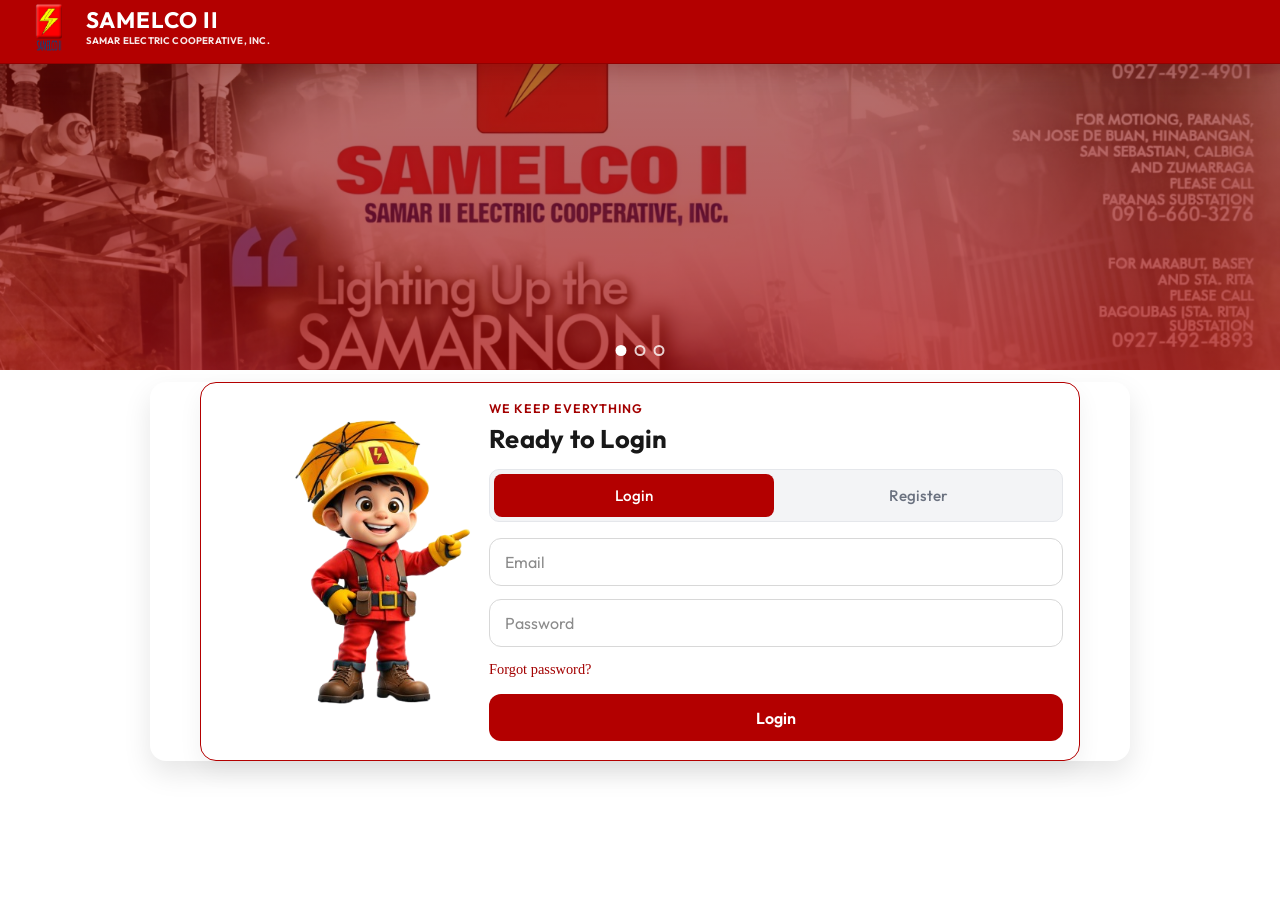
==== commit 3a90d209: "Prepare SAMELCO for GitHub push and Vercel deploy" ====
--- a/html/about.html
+++ b/html/about.html
@@ -3,7 +3,7 @@
 <head>
   <meta charset="UTF-8">
   <meta name="viewport" content="width=device-width, initial-scale=1.0">
-  <title>About â€” SAMELCO II</title>
+  <title>About &mdash; SAMELCO II</title>
   <link rel="preconnect" href="https://fonts.googleapis.com">
   <link rel="preconnect" href="https://fonts.gstatic.com" crossorigin>
   <link href="https://fonts.googleapis.com/css2?family=Lora:ital,wght@0,500;0,600;1,500&family=Outfit:wght@300;400;500;600;700&family=Playfair+Display:ital,wght@0,600;1,500&display=swap" rel="stylesheet">
@@ -16,7 +16,7 @@
 
   <nav class="nav">
     <div class="nav-inner">
-      <a href="index.html" class="nav-logo">
+      <a href="dashboard.html" class="nav-logo">
         <span class="nav-logo-icon" aria-hidden="true">
           <img src="../assets/images/logo.png" alt="SAMELCO II logo" class="nav-logo-img">
         </span>
@@ -26,17 +26,12 @@
         </span>
       </a>
       <div class="nav-right">
-        <div class="nav-dots-wrap">
-          <button type="button" class="nav-dots-trigger" aria-label="Menu" aria-expanded="false" aria-haspopup="true" id="nav-dots-btn">
-            <span class="nav-dots-icon">&#9776;</span>
-          </button>
-          <div class="nav-dots-dropdown" id="nav-dots-dropdown">
-            <button type="button" class="nav-dots-item" data-action="home">Home</button>
-            <button type="button" class="nav-dots-item" data-action="records">Records</button>
-            <button type="button" class="nav-dots-item" data-action="analytics">Analytics</button>
-            <button type="button" class="nav-dots-item" data-action="about">About</button>
-            <button type="button" class="nav-dots-item" data-action="contact">Contact</button>
-          </div>
+        <div class="nav-links">
+          <a href="dashboard.html" class="nav-link">Home</a>
+          <a href="records.html" class="nav-link">Records</a>
+          <a href="analytics.html" class="nav-link">Analytics</a>
+          <a href="about.html" class="nav-link" aria-current="page">About</a>
+          <a href="contact.html" class="nav-link">Contact</a>
         </div>
         <span class="nav-user-welcome">Welcome, <span id="user-name">User</span></span>
         <button type="button" class="nav-btn nav-btn-cta" id="logout-btn">Logout</button>
@@ -46,82 +41,41 @@
 
   <section class="about-section">
     <div class="about-container">
-      <h1 class="dashboard-title">About SAMELCO II</h1>
-      <p class="dashboard-subtitle">Powering communities across Samar with safe, reliable, and responsive service.</p>
-
+      <h1 class="about-title">About SAMELCO II</h1>
       <div class="about-banner">
-        <div class="about-banner-copy">
-          <div class="about-banner-title">Committed to Service</div>
-          <div class="about-banner-sub">Serving households and businesses through four branch offices and 26 municipalities.</div>
+        <div class="about-banner-text">
+          <span class="about-banner-label">Committed to Service</span>
+          <span class="about-banner-sub">Serving households and businesses through four branch offices and 26 municipalities.</span>
         </div>
         <div class="about-banner-actions">
-          <a class="nav-btn nav-btn-cta" href="user-dashboard.html">Report Issue</a>
-          <a class="nav-btn" href="contact.html">Contact Us</a>
+          <a href="user-dashboard.html" class="nav-btn nav-btn-report">Report Issue</a>
+          <a href="contact.html" class="nav-btn nav-btn-cta">Contact Us</a>
         </div>
       </div>
 
-      <div class="about-grid">
-        <section class="about-card">
-          <h3>Vision</h3>
+      <div class="about-grid-two">
+        <div class="about-card">
+          <h2 class="about-card-title">Vision</h2>
           <p>A reliable, safe, and sustainable electric service that empowers every community in Samar.</p>
-        </section>
-        <section class="about-card">
-          <h3>Mission</h3>
+        </div>
+        <div class="about-card">
+          <h2 class="about-card-title">Mission</h2>
           <p>Deliver affordable, dependable, and responsive electric service by investing in people, systems, and partnerships that prioritize safety, customer care, and continuous improvement.</p>
-        </section>
+        </div>
       </div>
 
-      <div class="about-stats-row">
-        <div class="about-stat-pill" id="municipalities-card">Municipalities <strong>26</strong></div>
-        <div class="about-stat-pill">Branch Offices <strong>4</strong></div>
-        <div class="about-stat-pill">Coverage <strong>Samar Province</strong></div>
-      </div>
-
-      <div class="system-flow">
-        <h2>How Reporting Works</h2>
-        <ol class="flow-list">
-          <li><strong>Messenger Trigger:</strong> The user sends a message to the official Facebook page.</li>
-          <li><strong>Auto Reply with Form Link:</strong> The system automatically replies with a link to the reporting form (<a href="user-dashboard.html">Open report form</a>).</li>
-          <li><strong>Form Submission:</strong> The user fills in their name, contact details, issue description, and exact location.</li>
-          <li><strong>GPS Capture:</strong> The system captures latitude and longitude for accurate location tracking.</li>
-          <li><strong>Data Storage:</strong> The report is saved automatically to the Supabase database.</li>
-          <li><strong>Dashboard Mapping:</strong> Submitted reports appear on the operations dashboard for faster field response.</li>
-        </ol>
-      </div>
-      
-      <!-- Municipalities Modal -->
-      <div id="municipalities-modal" class="modal" style="display: none;">
-        <div class="modal-content">
-          <span class="close-modal" id="close-municipalities">&times;</span>
-          <h2>26 Municipalities Served</h2>
-          <ul class="info-list">
-            <li>Paranas</li>
-            <li>Catbalogan</li>
-            <li>Villareal</li>
-            <li>Basey</li>
-            <li>Calbayog</li>
-            <li>Gandara</li>
-            <li>Matuguinao</li>
-            <li>San Jorge</li>
-            <li>San Jose de Buan</li>
-            <li>Santa Margarita</li>
-            <li>Tarangnan</li>
-            <li>Almagro</li>
-            <li>Santo NiÃ±o</li>
-            <li>Tagapul-an</li>
-            <li>Pagsanghan</li>
-            <li>Motiong</li>
-            <li>Jiabong</li>
-            <li>Hinabangan</li>
-            <li>Daram</li>
-            <li>Zumarraga</li>
-            <li>Santa Rita</li>
-            <li>Calbiga</li>
-            <li>Pinabacdao</li>
-            <li>Talalora</li>
-            <li>San Sebastian</li>
-            <li>Marabut</li>
-          </ul>
+      <div class="about-stats">
+        <div class="about-stat-card">
+          <span class="about-stat-label">Municipalities</span>
+          <strong class="about-stat-value">26</strong>
+        </div>
+        <div class="about-stat-card">
+          <span class="about-stat-label">Branch Offices</span>
+          <strong class="about-stat-value">4</strong>
+        </div>
+        <div class="about-stat-card">
+          <span class="about-stat-label">Coverage</span>
+          <strong class="about-stat-value">Samar Province</strong>
         </div>
       </div>
     </div>
--- a/css/styles.css
+++ b/css/styles.css
@@ -28,8 +28,13 @@
   scroll-behavior: smooth;
 }
 
+body {
+  background: #ffffff;
+}
+
 /* Single background image */
 .bg-image {
+  display: none;
   position: fixed;
   inset: 0;
   z-index: -2;
@@ -49,6 +54,7 @@
 
 /* ---- Background effects ---- */
 .noise {
+  display: none;
   position: fixed;
   inset: 0;
   background-image: url("../assets/images/bg.jpg");
@@ -58,6 +64,7 @@
 
 /* Background coasters */
 .bg-coaster {
+  display: none;
   position: fixed;
   border-radius: 50%;
   pointer-events: none;
@@ -100,6 +107,7 @@
 }
 
 .orb {
+  display: none;
   position: fixed;
   border-radius: 50%;
   filter: blur(80px);
@@ -331,7 +339,6 @@
   width: 100%;
   padding: 60px 0 0 0;
   background: #ffffff;
-  backdrop-filter: none;
   min-height: 100vh;
 }
 
@@ -350,7 +357,7 @@
 .map-title {
   font-family: var(--font-display);
   font-size: clamp(2rem, 4vw, 2.80rem);
-  font-weight: 100;
+  font-weight: 800;
   color: #8f0000;
   margin-bottom: 0.5rem;
 }
@@ -358,11 +365,7 @@
 .map-subtitle {
   font-size: 1.05rem;
   color: #110f0f;
-}
-
-.page-dashboard .bg-image,
-.page-dashboard .noise {
-  display: none;
+  font-weight: 600;
 }
 
 .map-wrapper {
@@ -507,8 +510,8 @@
 }
 
 .barangay-item-sidebar.barangay-pending {
-  color: #9a3412;
-  font-weight: 600;
+  color: #f97316;
+  font-weight: 700;
 }
 
 .barangay-item-sidebar .restore-one-btn {
@@ -621,8 +624,7 @@
   z-index: 2;
   width: 100%;
   padding: 60px 0;
-  background: linear-gradient(135deg, rgba(255, 255, 255, 0.904) 0%, rgba(255, 250, 250, 0.829) 100%);
-  backdrop-filter: blur(20px);
+  background: #ffffff;
   min-height: 100vh;
 }
 
@@ -662,238 +664,28 @@
   z-index: 2;
   width: 100%;
   padding: 60px 0;
-  background: linear-gradient(135deg, rgba(255, 255, 255, 0.94) 0%, rgba(255, 250, 250, 0.85) 100%);
-  backdrop-filter: blur(20px);
+  background: #ffffff;
 }
 .about-container {
-  max-width: 800px;
+  max-width: 1280px;
   margin: 0 auto;
-  padding: 0 1rem;
+  padding: 0 2rem;
   text-align: center;
 }
 
-.about-banner {
-  display: flex;
-  justify-content: space-between;
-  align-items: center;
-  gap: 1rem;
-  background: linear-gradient(180deg, #8f0000 0%, #6f0000 100%);
-  color: #fff;
-  border-radius: var(--radius);
-  padding: 0.85rem 1rem;
-  box-shadow: 0 10px 24px rgba(0,0,0,0.12);
-  margin-top: 1rem;
-  margin-bottom: 1rem;
-}
-.about-banner-title {
-  font-family: var(--font-display);
-  font-weight: 700;
-}
-.about-banner-sub {
-  font-size: 0.95rem;
-  opacity: 0.95;
-}
-.about-banner-actions {
-  display: flex;
-  gap: 0.5rem;
-}
-.page-about #logout-btn.nav-btn-cta {
-  background: linear-gradient(180deg, #b30000 0%, #8f0000 100%);
-  border-color: #b30000;
-  color: #ffffff;
-  box-shadow: 0 2px 12px rgba(0,0,0,0.25);
-}
-.page-about #logout-btn.nav-btn-cta:hover {
-  background: linear-gradient(180deg, #c00000 0%, #9a0000 100%);
-  box-shadow: 0 4px 16px rgba(179,0,0,0.35);
-}
-.page-records #logout-btn.nav-btn-cta {
-  background: linear-gradient(180deg, #b30000 0%, #8f0000 100%);
-  border-color: #b30000;
-  color: #ffffff;
-  box-shadow: 0 2px 12px rgba(0,0,0,0.25);
-}
-.page-records #logout-btn.nav-btn-cta:hover {
-  background: linear-gradient(180deg, #c00000 0%, #9a0000 100%);
-  box-shadow: 0 4px 16px rgba(179,0,0,0.35);
-}
-.page-analytics #logout-btn.nav-btn-cta {
-  background: linear-gradient(180deg, #b30000 0%, #8f0000 100%);
-  border-color: #b30000;
-  color: #ffffff;
-  box-shadow: 0 2px 12px rgba(0,0,0,0.25);
-}
-.page-analytics #logout-btn.nav-btn-cta:hover {
-  background: linear-gradient(180deg, #c00000 0%, #9a0000 100%);
-  box-shadow: 0 4px 16px rgba(179,0,0,0.35);
-}
-.about-grid {
-  display: grid;
-  grid-template-columns: 1fr 1fr;
-  gap: 1rem;
-  text-align: left;
-  margin-top: 0.5rem;
-}
-.about-card {
-  background: #fff;
-  border: 1px solid rgba(17, 24, 39, 0.12);
-  border-radius: var(--radius);
-  padding: 1rem;
-  box-shadow: 0 12px 24px rgba(0,0,0,0.08);
-}
-.about-card h3 {
-  font-family: var(--font-display);
-  margin: 0 0 0.5rem 0;
-}
-.about-stats-row {
-  display: flex;
-  flex-wrap: wrap;
-  gap: 0.75rem;
-  align-items: center;
-  margin: 1rem 0 1.25rem;
-}
-.about-stat-pill {
-  display: inline-flex;
-  align-items: center;
-  gap: 0.5rem;
-  background: #fff;
-  border: 1px solid rgba(17, 24, 39, 0.12);
-  border-radius: var(--radius-sm);
-  padding: 0.6rem 0.8rem;
-  box-shadow: 0 10px 24px rgba(0,0,0,0.08);
-  font-weight: 600;
-}
-.about-stat-pill strong {
-  display: inline-block;
-  min-width: 40px;
-  text-align: center;
-  color: #8f0000;
-}
-
-@media (max-width: 900px) {
-  .about-grid {
-    grid-template-columns: 1fr;
-  }
-}
 /* ---- Contact page layout ---- */
 .contact-section {
   position: relative;
   z-index: 2;
   width: 100%;
   padding: 60px 0;
-  background: linear-gradient(135deg, rgba(143, 0, 0, 0.95) 0%, rgba(111, 0, 0, 0.92) 100%);
-  backdrop-filter: none;
+  background: #ffffff;
 }
 .contact-container {
-  max-width: 1200px;
+  max-width: 1280px;
   margin: 0 auto;
   padding: 0 1rem;
   text-align: center;
-}
-
-.contact-header {
-  display: flex;
-  justify-content: space-between;
-  align-items: center;
-  gap: 1rem;
-  margin-bottom: 1rem;
-}
-.contact-head-actions {
-  display: flex;
-  gap: 0.5rem;
-}
-.contact-grid {
-  display: grid;
-  grid-template-columns: 1.2fr 2fr 1.4fr;
-  gap: 1rem;
-  align-items: start;
-  text-align: left;
-}
-.assist-card {
-  background: linear-gradient(180deg, #8f0000 0%, #6f0000 100%);
-  color: #fff;
-  border-radius: var(--radius);
-  padding: 1rem;
-  box-shadow: 0 10px 24px rgba(0, 0, 0, 0.12);
-}
-.assist-title {
-  font-family: var(--font-display);
-  font-size: 1.1rem;
-  font-weight: 700;
-  margin-bottom: 0.75rem;
-}
-.assist-list {
-  list-style: none;
-  margin: 0;
-  padding: 0;
-  display: grid;
-  gap: 0.65rem;
-}
-.assist-item {
-  background: rgba(255,255,255,0.12);
-  border: 1px solid rgba(255,255,255,0.25);
-  border-radius: var(--radius-sm);
-  padding: 0.75rem;
-}
-.assist-label {
-  font-size: 0.85rem;
-  opacity: 0.9;
-}
-.assist-value {
-  font-weight: 600;
-  margin: 0.25rem 0 0.5rem;
-}
-.assist-actions {
-  display: flex;
-  gap: 0.4rem;
-}
-.map-card {
-  background: #fff;
-  border: 1px solid rgba(17, 24, 39, 0.12);
-  border-radius: var(--radius);
-  padding: 0.75rem;
-}
-.map-card-head {
-  display: flex;
-  justify-content: space-between;
-  align-items: baseline;
-  margin-bottom: 0.5rem;
-}
-.map-card-title {
-  font-weight: 700;
-  color: #111827;
-}
-.map-card-sub {
-  color: #6b7280;
-}
-.map-embed iframe {
-  border-radius: var(--radius-sm);
-  height: 520px;
-}
-.map-open {
-  display: inline-block;
-  margin-top: 0.5rem;
-  font-weight: 600;
-  color: #1a1512;
-}
-.message-card {
-  border: 1px solid rgba(17, 24, 39, 0.12);
-}
-.message-title {
-  font-family: var(--font-display);
-  font-size: 1.1rem;
-  font-weight: 700;
-  margin-bottom: 0.5rem;
-}
-.contact-actions {
-  display: flex;
-  gap: 0.5rem;
-}
-
-@media (max-width: 1024px) {
-  .contact-grid {
-    grid-template-columns: 1fr;
-  }
 }
 
 .system-flow {
@@ -1092,7 +884,7 @@
   position: relative;
   z-index: 2;
   padding: 4rem 2rem;
-  background: linear-gradient(135deg, rgba(255, 255, 255, 0.92) 0%, rgb(255, 255, 255) 100%);
+  background: #ffffff;
 }
 
 .municipalities-container {
@@ -1235,11 +1027,9 @@
   left: 0;
   right: 0;
   z-index: 10;
-  background: linear-gradient(180deg, rgba(255, 255, 255, 0.55) 0%, rgba(255, 255, 255, 0.35) 100%);
-  border-bottom: 1px solid rgba(255, 255, 255, 0.35);
-  box-shadow: 0 8px 32px rgba(0, 0, 0, 0.15);
-  backdrop-filter: saturate(160%) blur(12px);
-  -webkit-backdrop-filter: saturate(160%) blur(12px);
+  background: #ffffff;
+  border-bottom: 1px solid rgba(0, 0, 0, 0.05);
+  box-shadow: 0 4px 12px rgba(0, 0, 0, 0.05);
 }
 
 .nav-inner {
@@ -1373,37 +1163,38 @@
 /* Notifications bell */
 .notif-wrap { position: relative; }
 .notif-btn {
-  display: flex;
+  display: inline-flex;
   align-items: center;
   justify-content: center;
-  width: 40px;
-  height: 40px;
+  width: 42px;
+  height: 42px;
   padding: 0;
-  background: rgba(255, 255, 255, 0.45);
-  border: 1px solid rgba(255, 255, 255, 0.4);
-  border-radius: 10px;
+  background: #ffffff;
+  border: 1px solid rgba(0, 0, 0, 0.06);
+  border-radius: 12px;
   cursor: pointer;
-  transition: all 0.2s ease;
-  box-shadow: 0 4px 12px rgba(0, 0, 0, 0.1);
+  transition: box-shadow 0.2s ease, transform 0.15s ease, background 0.2s ease;
+  box-shadow: 0 6px 18px rgba(0, 0, 0, 0.12);
   position: relative;
 }
-.notif-btn:hover { background: rgba(255, 255, 255, 0.65); transform: scale(1.03); }
-.notif-icon { font-size: 1.2rem; line-height: 1; color: #6b0f0f; }
+.notif-btn:hover { background: #ffffff; transform: translateY(-1px); box-shadow: 0 10px 24px rgba(0,0,0,0.16); }
+.notif-icon { font-size: 1.25rem; line-height: 1; color: #b30000; }
 .notif-badge {
   position: absolute;
-  top: -4px;
-  right: -4px;
-  min-width: 18px;
-  height: 18px;
-  padding: 0 4px;
-  border-radius: 9px;
+  top: -6px;
+  right: -6px;
+  min-width: 20px;
+  height: 20px;
+  padding: 0 5px;
+  border-radius: 10px;
   background: #dc2626;
   color: #fff;
-  font-size: 0.7rem;
+  font-size: 0.75rem;
   display: inline-flex;
   align-items: center;
   justify-content: center;
   border: 2px solid #fff;
+  box-shadow: 0 2px 8px rgba(220, 38, 38, 0.35);
 }
 .notif-dropdown {
   display: none;
@@ -1423,6 +1214,9 @@
 }
 .notif-dropdown.is-open { display: block; }
 .notif-header {
+  display: flex;
+  align-items: center;
+  justify-content: space-between;
   padding: 1rem 1.1rem;
   color: #1a1512;
   border-bottom: 1px solid rgba(0,0,0,0.06);
@@ -1433,6 +1227,16 @@
 .notif-head-icon { font-size: 1.25rem; filter: drop-shadow(0 2px 6px rgba(255,208,0,0.35)); animation: bellGlow 2.5s ease-in-out infinite; }
 .notif-head-title { font-weight: 800; line-height: 1; letter-spacing: 0.02em; }
 .notif-head-sub { font-size: 0.8rem; color: #6b7280; margin-top: 2px; }
+.notif-clear-all {
+  background: #f3f4f6;
+  color: #374151;
+  border: 1px solid #e5e7eb;
+  border-radius: 999px;
+  padding: 0.3rem 0.7rem;
+  font-size: 0.78rem;
+  cursor: pointer;
+}
+.notif-clear-all:hover { background: #e5e7eb; }
 .notif-list { display: flex; flex-direction: column; background: #fff; }
 .notif-empty { padding: 1.25rem; color: #666; font-size: 0.9rem; text-align: center; }
 .notif-empty .empty-icon {
@@ -1486,6 +1290,17 @@
   cursor: pointer;
 }
 .notif-view-btn:hover { background: #2a231f; }
+.notif-dismiss-btn {
+  background: #f3f4f6;
+  color: #374151;
+  border: 1px solid #e5e7eb;
+  border-radius: 999px;
+  padding: 0.25rem 0.6rem;
+  font-size: 0.8rem;
+  cursor: pointer;
+  margin-left: 0.35rem;
+}
+.notif-dismiss-btn:hover { background: #e5e7eb; }
 .notif-dot { width:8px; height:8px; border-radius:50%; display:inline-block; }
 .notif-issue-pill {
   display: inline-block;
@@ -1722,6 +1537,7 @@
   gap: 1rem;
   flex-grow: 1;
   justify-content: flex-end;
+  flex-wrap: wrap;
 }
 
 .search-box {
@@ -1753,6 +1569,7 @@
   display: flex;
   align-items: center;
   gap: 0.75rem;
+  flex-wrap: wrap;
 }
 
 .date-input {
@@ -1895,6 +1712,18 @@
   border: 1px solid #d1fae5 !important;
 }
 
+.page-records .col-restored.status-pending,
+.page-records .col-restored.status-restored {
+  background: transparent !important;
+  border: none !important;
+  padding: 0 !important;
+  border-radius: 0 !important;
+}
+
+.page-records .col-restored.status-new {
+  border: none !important;
+}
+
 .col-restored.status-new {
   color: #dc2626 !important;
   background: #fee2e2 !important;
@@ -1959,16 +1788,47 @@
     flex-direction: column;
     align-items: stretch;
     padding: 1.5rem;
+    gap: 1rem;
   }
   
   .records-table-actions {
-    flex-direction: column;
+    flex-direction: row;
+    flex-wrap: wrap;
     gap: 1rem;
+    width: 100%;
   }
   
-  .search-box, .filter-group, .records-export-btn {
+  .search-box {
+    flex: 1 1 250px;
     max-width: none;
-    width: 100%;
+  }
+
+  .select-wrapper {
+    flex: 1 1 180px;
+  }
+  
+  .filter-group {
+    flex: 1 1 100%;
+    flex-wrap: wrap;
+    gap: 0.75rem;
+  }
+
+  .date-input, .records-status-filter {
+    flex: 1 1 140px;
+  }
+  
+  .records-action-buttons {
+    display: flex;
+    flex-wrap: wrap;
+    gap: 0.5rem;
+    flex: 1 1 100%;
+    margin-top: 0.5rem;
+  }
+  
+  .records-export-btn {
+    flex: 1 1 auto;
+    justify-content: center;
+    min-width: 140px;
   }
   
   .records-table-header {
@@ -1999,6 +1859,13 @@
     width: 100%;
     justify-self: stretch;
   }
+}
+
+/* Styles for the new action buttons container */
+.records-action-buttons {
+  display: flex;
+  gap: 0.5rem;
+  align-items: center;
 }
 
 .nav-dots-item {
@@ -2395,10 +2262,10 @@
   color: #ffd000;
 }
 
-/* CTA - golden yellow to match logo (on red nav) */
+/* CTA - red background with white text */
 .nav-btn-cta {
-  color: #1a1512;
-  background: linear-gradient(180deg, #ffd700 0%, #daa520 100%);
+  color: #ffffff;
+  background: #dc2626;
   border: none;
   border-radius: 14px;
   padding: 0.7rem 1.25rem;
@@ -2407,7 +2274,7 @@
 }
 
 .nav-btn-cta:hover {
-  background: linear-gradient(180deg, #ffdf20 0%, #e6b422 100%);
+  background: #b91c1c;
   transform: translateY(-1px);
   box-shadow: 0 4px 20px rgba(250, 248, 248, 0.3), 0 0 0 1px rgba(255, 255, 255, 0.25) inset;
 }
@@ -2897,16 +2764,38 @@
 }
 
 .nav-btn-cta {
-  background: var(--accent);
-  border-color: var(--accent);
-  color: #1a1512;
+  background: #dc2626;
+  border-color: #dc2626;
+  color: #ffffff;
 }
 
 .nav-btn-cta:hover {
-  background: #ffed4e;
-  box-shadow: 0 4px 16px rgba(255,208,0,0.4);
-}
-
+  background: #b91c1c;
+  box-shadow: 0 4px 16px rgba(220, 38, 38, 0.4);
+}
+
+.nav-links {
+  display: inline-flex;
+  align-items: center;
+  gap: 1.25rem;
+  margin: 0 1rem;
+}
+.nav-link {
+  font-family: var(--font);
+  font-size: 0.95rem;
+  font-weight: 500;
+  color: #374151;
+  text-decoration: none;
+}
+.nav-link:hover {
+  color: #7f1d1d;
+}
+.nav-link[aria-current="page"] {
+  color: #7f1d1d;
+  font-weight: 700;
+  text-decoration: underline;
+  text-underline-offset: 6px;
+}
 .nav-btn-report {
   display: inline-flex;
   align-items: center;
@@ -3037,10 +2926,6 @@
 body.page-contact .orb {
   display: none;
 }
-body.page-contact .nav {
-  background: linear-gradient(180deg, rgba(143, 0, 0, 0.90) 0%, rgba(111, 0, 0, 0.80) 100%);
-  border-bottom: none;
-}
 
 body.page-records .bg-image,
 body.page-records .noise,
@@ -3305,8 +3190,8 @@
   display: flex;
   flex-wrap: wrap;
   align-items: center;
-  justify-content: flex-start;
-  gap: 0.75rem;
+  justify-content: flex-end;
+  gap: 0.65rem;
   min-width: 0;
 }
 
@@ -3329,8 +3214,7 @@
 .page-records .records-status-filter,
 .page-records .date-input,
 .page-records .records-export-btn {
-  width: auto;
-  min-width: 170px;
+  width: 100%;
 }
 
 .page-records .records-quick-badges {
@@ -3857,6 +3741,112 @@
   line-height: 1.4;
 }
 
+.analytics-banner {
+  display: flex;
+  align-items: center;
+  justify-content: space-between;
+  gap: 1rem;
+  background: linear-gradient(135deg, #7f1d1d 0%, #991b1b 62%, #fa2015 120%);
+  color: #ffffff;
+  border-radius: 16px;
+  padding: 1rem 1.25rem;
+  box-shadow: 0 10px 26px rgba(139, 42, 42, 0.18);
+  border: 1px solid rgba(127, 29, 29, 0.18);
+  margin-bottom: 1.25rem;
+}
+
+.analytics-banner-text {
+  display: grid;
+  gap: 0.2rem;
+}
+
+.analytics-banner-label {
+  font-weight: 800;
+  letter-spacing: 0.08em;
+  text-transform: uppercase;
+  font-size: 0.8rem;
+  color: rgba(255, 255, 255, 0.9);
+}
+
+.analytics-banner-sub {
+  font-size: 0.95rem;
+  color: rgba(255, 255, 255, 0.92);
+}
+
+.analytics-banner-actions {
+  display: flex;
+  align-items: center;
+  gap: 0.6rem;
+  flex-wrap: wrap;
+}
+
+.analytics-stat-meta {
+  display: grid;
+  gap: 0.15rem;
+  line-height: 1.1;
+}
+
+.analytics-controls {
+  margin-bottom: 1.25rem;
+}
+
+.analytics-charts {
+  display: grid;
+  grid-template-columns: repeat(2, minmax(0, 1fr));
+  gap: 1rem;
+  margin-bottom: 1.25rem;
+  align-items: stretch;
+}
+
+.analytics-chart-card {
+  background: #fff;
+  border: 1px solid #e0e0e0;
+  border-radius: var(--radius);
+  padding: 1rem 1.25rem 1.25rem;
+  box-shadow: 0 4px 16px rgba(0, 0, 0, 0.06);
+}
+
+.analytics-chart-card canvas {
+  width: 100% !important;
+  height: auto !important;
+}
+
+.analytics-chart-wide {
+  grid-column: 1 / -1;
+}
+
+.analytics-split {
+  display: grid;
+  grid-template-columns: repeat(2, minmax(0, 1fr));
+  gap: 1rem;
+  margin-bottom: 1.25rem;
+}
+
+.analytics-split .analytics-card {
+  max-width: none;
+  min-width: 0;
+}
+
+.analytics-bottom {
+  display: grid;
+  grid-template-columns: minmax(0, 1.05fr) minmax(0, 1.55fr);
+  gap: 1rem;
+  align-items: start;
+}
+
+@media (max-width: 980px) {
+  .analytics-bottom {
+    grid-template-columns: 1fr;
+  }
+}
+
+@media (max-width: 860px) {
+  .analytics-charts,
+  .analytics-split {
+    grid-template-columns: 1fr;
+  }
+}
+
 .analytics-chart-placeholder {
   height: 180px;
   display: flex;
@@ -3952,6 +3942,11 @@
   font-size: 0.95rem;
   color: #1a1512;
   border-top: 1px solid #eee;
+}
+
+.page-analytics .analytics-table-header,
+.page-analytics .analytics-table-row {
+  grid-template-columns: 1fr 90px 90px 90px 90px;
 }
 
 .analytics-status {
@@ -4026,6 +4021,70 @@
   color: #1a1512;
 }
 
+.urgent-report-modal {
+  z-index: 1200;
+}
+
+.urgent-report-modal-content {
+  max-width: 640px;
+  border: 1px solid rgba(185, 28, 28, 0.28);
+  background:
+    radial-gradient(circle at top right, rgba(252, 211, 77, 0.28), transparent 34%),
+    linear-gradient(180deg, rgba(255, 251, 235, 0.98) 0%, rgba(254, 242, 242, 0.98) 100%);
+}
+
+.urgent-report-kicker {
+  display: inline-flex;
+  align-items: center;
+  gap: 0.45rem;
+  margin-bottom: 0.8rem;
+  padding: 0.35rem 0.7rem;
+  border-radius: 999px;
+  background: rgba(185, 28, 28, 0.1);
+  color: #991b1b;
+  font-size: 0.82rem;
+  font-weight: 800;
+  letter-spacing: 0.08em;
+  text-transform: uppercase;
+}
+
+.urgent-report-kicker::before {
+  content: '';
+  width: 0.55rem;
+  height: 0.55rem;
+  border-radius: 999px;
+  background: #dc2626;
+  box-shadow: 0 0 0 6px rgba(220, 38, 38, 0.12);
+}
+
+.urgent-report-subtitle {
+  margin-top: -0.5rem;
+  margin-bottom: 1.25rem;
+  color: #5b4335;
+  font-size: 0.98rem;
+}
+
+.urgent-report-list {
+  margin-bottom: 1.5rem;
+}
+
+.urgent-report-actions {
+  display: flex;
+  gap: 0.75rem;
+  justify-content: flex-end;
+  flex-wrap: wrap;
+}
+
+@media (max-width: 640px) {
+  .urgent-report-actions {
+    justify-content: stretch;
+  }
+
+  .urgent-report-actions > * {
+    width: 100%;
+  }
+}
+
 .info-list {
   list-style: none;
   padding: 0;
@@ -4064,6 +4123,382 @@
 
 body.page-login .bg-image {
   background: #ffffff;
+}
+
+.page-contact .contact-title {
+  font-family: var(--font-display);
+  font-size: clamp(2rem, 4vw, 2.6rem);
+  font-weight: 600;
+  color: #0e0d0d;
+  text-align: center;
+  margin: 1.5rem 0 0.5rem 0;
+}
+
+.page-contact .contact-subtitle {
+  font-size: 1.05rem;
+  color: #110f0f;
+  text-align: center;
+  margin-bottom: 0.9rem;
+}
+
+.page-contact .contact-banner {
+  display: flex;
+  align-items: center;
+  justify-content: space-between;
+  gap: 1rem;
+  background: linear-gradient(135deg, #7f1d1d 0%, #991b1b 100%);
+  color: #ffffff;
+  border-radius: 16px;
+  padding: 0.9rem 1rem;
+  box-shadow: 0 6px 18px rgba(139, 42, 42, 0.25);
+}
+
+.page-contact .contact-banner-text {
+  display: grid;
+  gap: 0.2rem;
+}
+
+.page-contact .contact-banner-label {
+  font-weight: 800;
+  letter-spacing: 0.03em;
+}
+
+.page-contact .contact-banner-sub {
+  opacity: 0.9;
+  font-size: 0.95rem;
+}
+
+.page-contact .contact-banner-actions {
+  display: flex;
+  align-items: center;
+  gap: 0.5rem;
+}
+
+.page-contact .contact-grid {
+  display: grid;
+  grid-template-columns: minmax(300px, 360px) 1fr minmax(340px, 460px);
+  gap: 1rem;
+  margin-top: 1rem;
+}
+
+.page-contact .contact-card {
+  background: #ffffff;
+  border: 1px solid #e0e0e0;
+  border-radius: 16px;
+  padding: 0.9rem 1rem;
+  box-shadow: 0 4px 16px rgba(0,0,0,0.06);
+}
+
+.page-contact .contact-info-list {
+  list-style: none;
+  padding: 0;
+  margin: 0;
+  display: grid;
+  gap: 0.75rem;
+}
+
+.page-contact .contact-info-item {
+  display: flex;
+  align-items: center;
+  justify-content: space-between;
+  gap: 0.75rem;
+}
+
+.page-contact .contact-info-main {
+  display: flex;
+  align-items: center;
+  gap: 0.6rem;
+}
+
+.page-contact .contact-info-icon {
+  width: 28px;
+  height: 28px;
+  border-radius: 999px;
+  background: #dc2626;
+  color: #fff;
+  display: inline-flex;
+  align-items: center;
+  justify-content: center;
+  font-size: 0.8rem;
+}
+
+.page-contact .contact-info-title {
+  font-size: 0.85rem;
+  color: #555;
+}
+
+.page-contact .contact-info-value {
+  display: block;
+  font-weight: 700;
+  color: #1a1512;
+}
+
+.page-contact .contact-info-actions {
+  display: flex;
+  align-items: center;
+  gap: 0.5rem;
+}
+
+.page-contact .contact-action {
+  padding: 0.45rem 0.8rem;
+  font-family: var(--font);
+  font-size: 0.85rem;
+  font-weight: 700;
+  color: #1a1512;
+  background: rgba(255, 255, 255, 0.9);
+  border: 1px solid rgba(255, 255, 255, 0.4);
+  border-radius: 10px;
+  cursor: pointer;
+  transition: all 0.25s ease;
+  text-decoration: none;
+}
+
+.page-contact .contact-action:hover {
+  background: #fff;
+  transform: translateY(-1px);
+  box-shadow: 0 4px 12px rgba(0,0,0,0.12);
+}
+
+.page-contact .contact-map-header {
+  display: flex;
+  align-items: baseline;
+  justify-content: space-between;
+  margin-bottom: 0.5rem;
+}
+
+.page-contact .contact-map-title {
+  font-weight: 700;
+  color: #8b2a2a;
+}
+
+.page-contact .contact-map-sub {
+  color: #555;
+  font-size: 0.9rem;
+}
+
+.page-contact .contact-map-embed {
+  width: 100%;
+  aspect-ratio: 16/9;
+  border-radius: 12px;
+  overflow: hidden;
+  background: #f8f8f8;
+}
+
+.page-contact .contact-map-embed iframe {
+  width: 100%;
+  height: 100%;
+  border: 0;
+}
+
+.page-contact .contact-map-actions {
+  margin-top: 0.5rem;
+}
+
+.page-contact .contact-form-title {
+  font-family: var(--font);
+  font-size: 1rem;
+  font-weight: 700;
+  color: #1a1512;
+  margin: 0 0 0.6rem 0;
+}
+
+.page-contact .contact-form-grid {
+  display: grid;
+  grid-template-columns: 1fr 1fr;
+  gap: 0.6rem;
+}
+
+.page-contact .contact-form-grid input,
+.page-contact .contact-form-grid textarea {
+  width: 100%;
+  padding: 0.7rem 0.9rem;
+  font-family: var(--font);
+  font-size: 0.95rem;
+  border: 1px solid #e0e0e0;
+  border-radius: 10px;
+}
+
+.page-contact #msg-email {
+  grid-column: 1 / -1;
+}
+.page-contact #msg-body {
+  grid-column: 1 / -1;
+  min-height: 140px;
+}
+
+.page-contact .contact-form-actions {
+  margin-top: 0.75rem;
+  display: flex;
+  gap: 0.6rem;
+}
+
+.page-contact #send-email-btn.btn-primary {
+  background: #dc2626;
+  color: #ffffff;
+  box-shadow: 0 4px 20px rgba(220, 38, 38, 0.35);
+}
+
+.page-contact #send-email-btn.btn-primary:hover {
+  background: #b91c1c;
+  box-shadow: 0 6px 28px rgba(220, 38, 38, 0.45);
+}
+
+@media (max-width: 1024px) {
+  .page-contact .contact-grid {
+    grid-template-columns: 1fr;
+  }
+}
+
+.page-about .about-title {
+  font-family: var(--font-display);
+  font-size: clamp(2rem, 4vw, 2.6rem);
+  font-weight: 600;
+  color: #0e0d0d;
+  text-align: center;
+  margin: 1.5rem 0 1rem 0;
+}
+
+.page-about .about-banner {
+  display: flex;
+  align-items: center;
+  justify-content: space-between;
+  gap: 1rem;
+  background: linear-gradient(135deg, #7f1d1d 0%, #991b1b 100%);
+  color: #ffffff;
+  border-radius: 16px;
+  padding: 0.9rem 1rem;
+  box-shadow: 0 6px 18px rgba(139, 42, 42, 0.25);
+}
+
+.page-about .about-banner-text {
+  display: grid;
+  gap: 0.25rem;
+}
+
+.page-about .about-banner-label {
+  font-weight: 800;
+  letter-spacing: 0.03em;
+}
+
+.page-about .about-banner-sub {
+  opacity: 0.9;
+  font-size: 0.95rem;
+}
+
+.page-about .about-banner-actions {
+  display: flex;
+  align-items: center;
+  gap: 0.5rem;
+}
+
+.page-about .about-grid-two {
+  display: grid;
+  grid-template-columns: 1fr 1fr;
+  gap: 1.25rem;
+  margin-top: 1rem;
+}
+
+.page-about .about-card {
+  background: #ffffff;
+  border: 1px solid #e0e0e0;
+  border-radius: 16px;
+  padding: 1.25rem 1.5rem;
+  box-shadow: 0 4px 16px rgba(0,0,0,0.06);
+}
+
+.page-about .about-card-title {
+  font-family: var(--font);
+  font-size: 1.1rem;
+  font-weight: 700;
+  color: #1a1512;
+  margin: 0 0 0.5rem 0;
+}
+
+.page-about .about-stats {
+  display: flex;
+  flex-wrap: wrap;
+  gap: 0.75rem;
+  justify-content: center;
+  margin: 1rem 0 1.5rem 0;
+}
+
+.page-about .about-stat-card {
+  background: #ffffff;
+  border: 1px solid #e0e0e0;
+  border-radius: 12px;
+  padding: 0.9rem 1.1rem;
+  min-width: 160px;
+  text-align: center;
+  box-shadow: 0 2px 12px rgba(0,0,0,0.06);
+}
+
+.page-about .about-stat-label {
+  display: block;
+  font-size: 0.85rem;
+  color: #555;
+}
+
+.page-about .about-stat-value {
+  display: block;
+  font-family: var(--font-display);
+  font-size: 1.8rem;
+  font-weight: 800;
+  color: #8b2a2a;
+}
+
+.page-about .about-how {
+  background: #ffffff;
+  border: 1px solid #e0e0e0;
+  border-radius: 16px;
+  padding: 1rem 1.25rem;
+  box-shadow: 0 4px 16px rgba(0,0,0,0.06);
+}
+
+.page-about .about-how-title {
+  font-family: var(--font);
+  font-size: 1.2rem;
+  font-weight: 700;
+  color: #1a1512;
+  margin: 0 0 0.6rem 0;
+}
+
+.page-about .about-how-list {
+  list-style: decimal inside;
+  padding: 0;
+  margin: 0.5rem auto 0;
+  max-width: 1080px;
+  color: #374151;
+  line-height: 1.75;
+  text-align: center;
+}
+
+.page-about .about-how-list li {
+  margin: 0.4rem 0;
+}
+
+.page-about .about-how-list li strong {
+  color: #231f20;
+  font-weight: 800;
+}
+
+.page-about .about-how-list a {
+  color: #7f1d1d;
+  text-decoration: underline;
+  font-weight: 700;
+}
+@media (max-width: 900px) {
+  .page-about .about-grid-two {
+    grid-template-columns: 1fr;
+  }
+  .page-about .about-banner {
+    flex-direction: column;
+    align-items: flex-start;
+  }
+  .page-about .about-banner-actions {
+    width: 100%;
+    justify-content: flex-start;
+    flex-wrap: wrap;
+  }
 }
 
 body.page-login .nav {
@@ -4442,8 +4877,8 @@
 }
 
 body.page-user-dashboard .nav-inner {
-  max-width: 1280px;
-  padding: 0.75rem 1.5rem;
+  max-width: 1400px;
+  padding: 0.65rem 1.1rem;
 }
 
 body.page-user-dashboard .nav-logo-title {
@@ -4502,6 +4937,9 @@
   line-height: 1.05;
   margin-bottom: 0.85rem;
 }
+body.page-user-dashboard .user-hero-copy h1 {
+  font-size: clamp(2.05rem, 3.6vw, 3.1rem);
+}
 
 .user-hero-subtitle {
   max-width: 44rem;
@@ -4567,6 +5005,52 @@
 
 .user-panel-form {
   padding: 1.5rem;
+}
+
+body.page-user-dashboard .user-dashboard-main {
+  max-width: 1400px;
+  padding: 6.25rem 1.1rem 2rem;
+}
+
+body.page-user-dashboard .user-hero {
+  grid-template-columns: minmax(0, 1.25fr) minmax(360px, 0.95fr);
+  gap: 0.85rem;
+  margin-bottom: 1.1rem;
+}
+
+body.page-user-dashboard .user-hero-copy,
+body.page-user-dashboard .user-stat-card,
+body.page-user-dashboard .user-panel {
+  border-radius: 18px;
+}
+
+body.page-user-dashboard .user-hero-copy {
+  padding: 1.35rem;
+}
+
+body.page-user-dashboard .user-hero-stats {
+  gap: 0.75rem;
+}
+
+body.page-user-dashboard .user-stat-card {
+  padding: 0.95rem 0.9rem;
+}
+
+body.page-user-dashboard .user-dashboard-grid {
+  grid-template-columns: minmax(0, 1.45fr) minmax(340px, 0.85fr);
+  gap: 0.85rem;
+}
+
+body.page-user-dashboard .user-dashboard-side {
+  gap: 0.85rem;
+}
+
+body.page-user-dashboard .user-panel {
+  padding: 1.1rem;
+}
+
+body.page-user-dashboard .user-panel-form {
+  padding: 1.15rem;
 }
 
 .user-panel-headline {
@@ -4820,6 +5304,99 @@
   border: 1px solid rgba(180, 83, 9, 0.12);
 }
 
+.user-onway-toast {
+  position: fixed;
+  right: 1.25rem;
+  bottom: 1.25rem;
+  z-index: 1200;
+  max-width: min(420px, calc(100vw - 2rem));
+}
+
+.user-onway-toast[hidden] {
+  display: none;
+}
+
+.user-onway-toast-card {
+  display: grid;
+  gap: 0.75rem;
+  padding: 1rem 1.05rem;
+  border-radius: 22px;
+  border: 1px solid rgba(37, 99, 235, 0.22);
+  background:
+    radial-gradient(circle at top right, rgba(96, 165, 250, 0.2), transparent 35%),
+    linear-gradient(180deg, rgba(255, 255, 255, 0.97) 0%, rgba(239, 246, 255, 0.96) 100%);
+  box-shadow: 0 22px 44px rgba(15, 23, 42, 0.16);
+  animation: userOnWayToastIn 0.25s ease-out;
+}
+
+.user-onway-toast-kicker {
+  display: inline-flex;
+  align-items: center;
+  gap: 0.45rem;
+  font-size: 0.78rem;
+  font-weight: 800;
+  letter-spacing: 0.08em;
+  text-transform: uppercase;
+  color: #1d4ed8;
+}
+
+.user-onway-toast-kicker::before {
+  content: '';
+  width: 0.55rem;
+  height: 0.55rem;
+  border-radius: 999px;
+  background: #2563eb;
+  box-shadow: 0 0 0 6px rgba(37, 99, 235, 0.12);
+}
+
+.user-onway-toast-message {
+  color: #0f172a;
+  font-size: 1rem;
+  line-height: 1.5;
+  font-weight: 600;
+}
+
+.user-onway-toast-close {
+  justify-self: end;
+  border: 0;
+  border-radius: 999px;
+  padding: 0.55rem 0.95rem;
+  background: #1d4ed8;
+  color: #ffffff;
+  font: inherit;
+  font-weight: 700;
+  cursor: pointer;
+}
+
+.user-onway-toast-close:hover {
+  background: #1e40af;
+}
+
+@keyframes userOnWayToastIn {
+  from {
+    opacity: 0;
+    transform: translateY(18px);
+  }
+  to {
+    opacity: 1;
+    transform: translateY(0);
+  }
+}
+
+@media (max-width: 640px) {
+  .user-onway-toast {
+    left: 1rem;
+    right: 1rem;
+    bottom: 1rem;
+    max-width: none;
+  }
+
+  .user-onway-toast-close {
+    width: 100%;
+    justify-self: stretch;
+  }
+}
+
 .latest-report-row span {
   color: #9a3412;
   font-size: 0.76rem;
